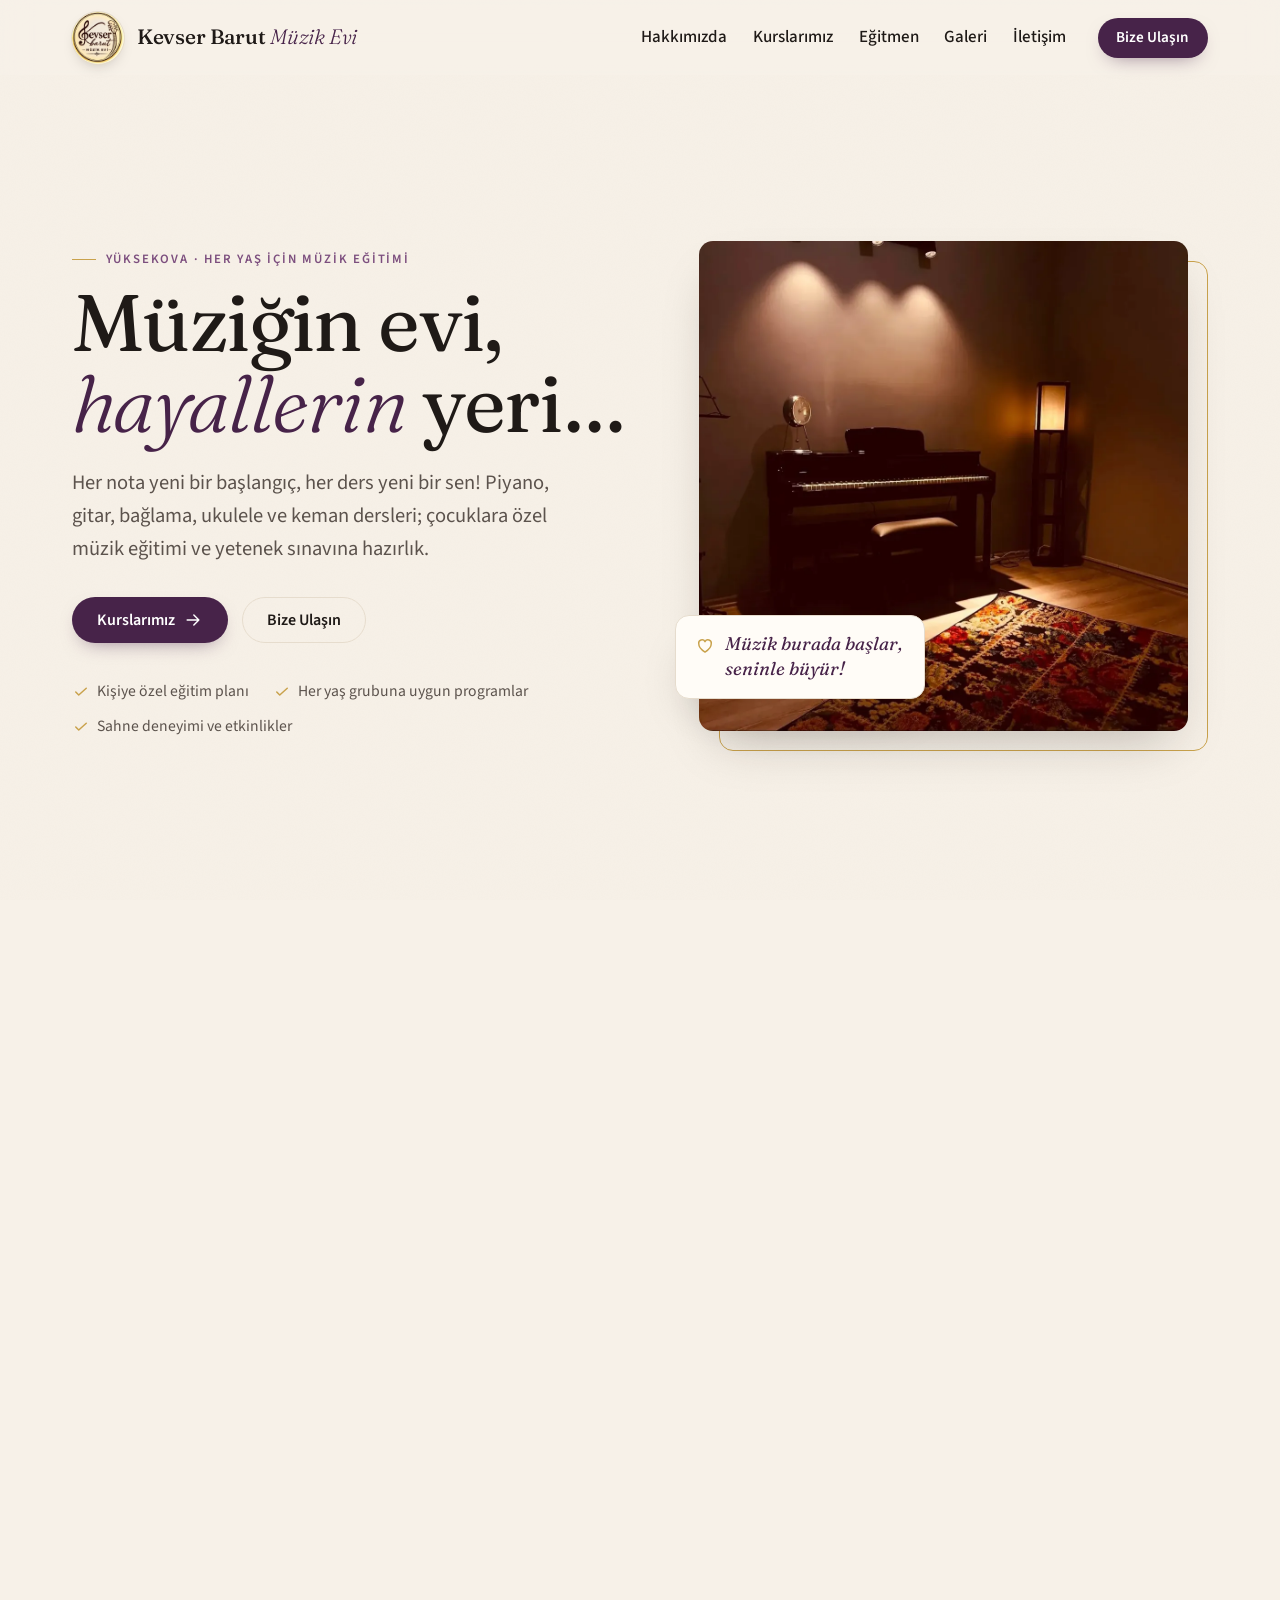
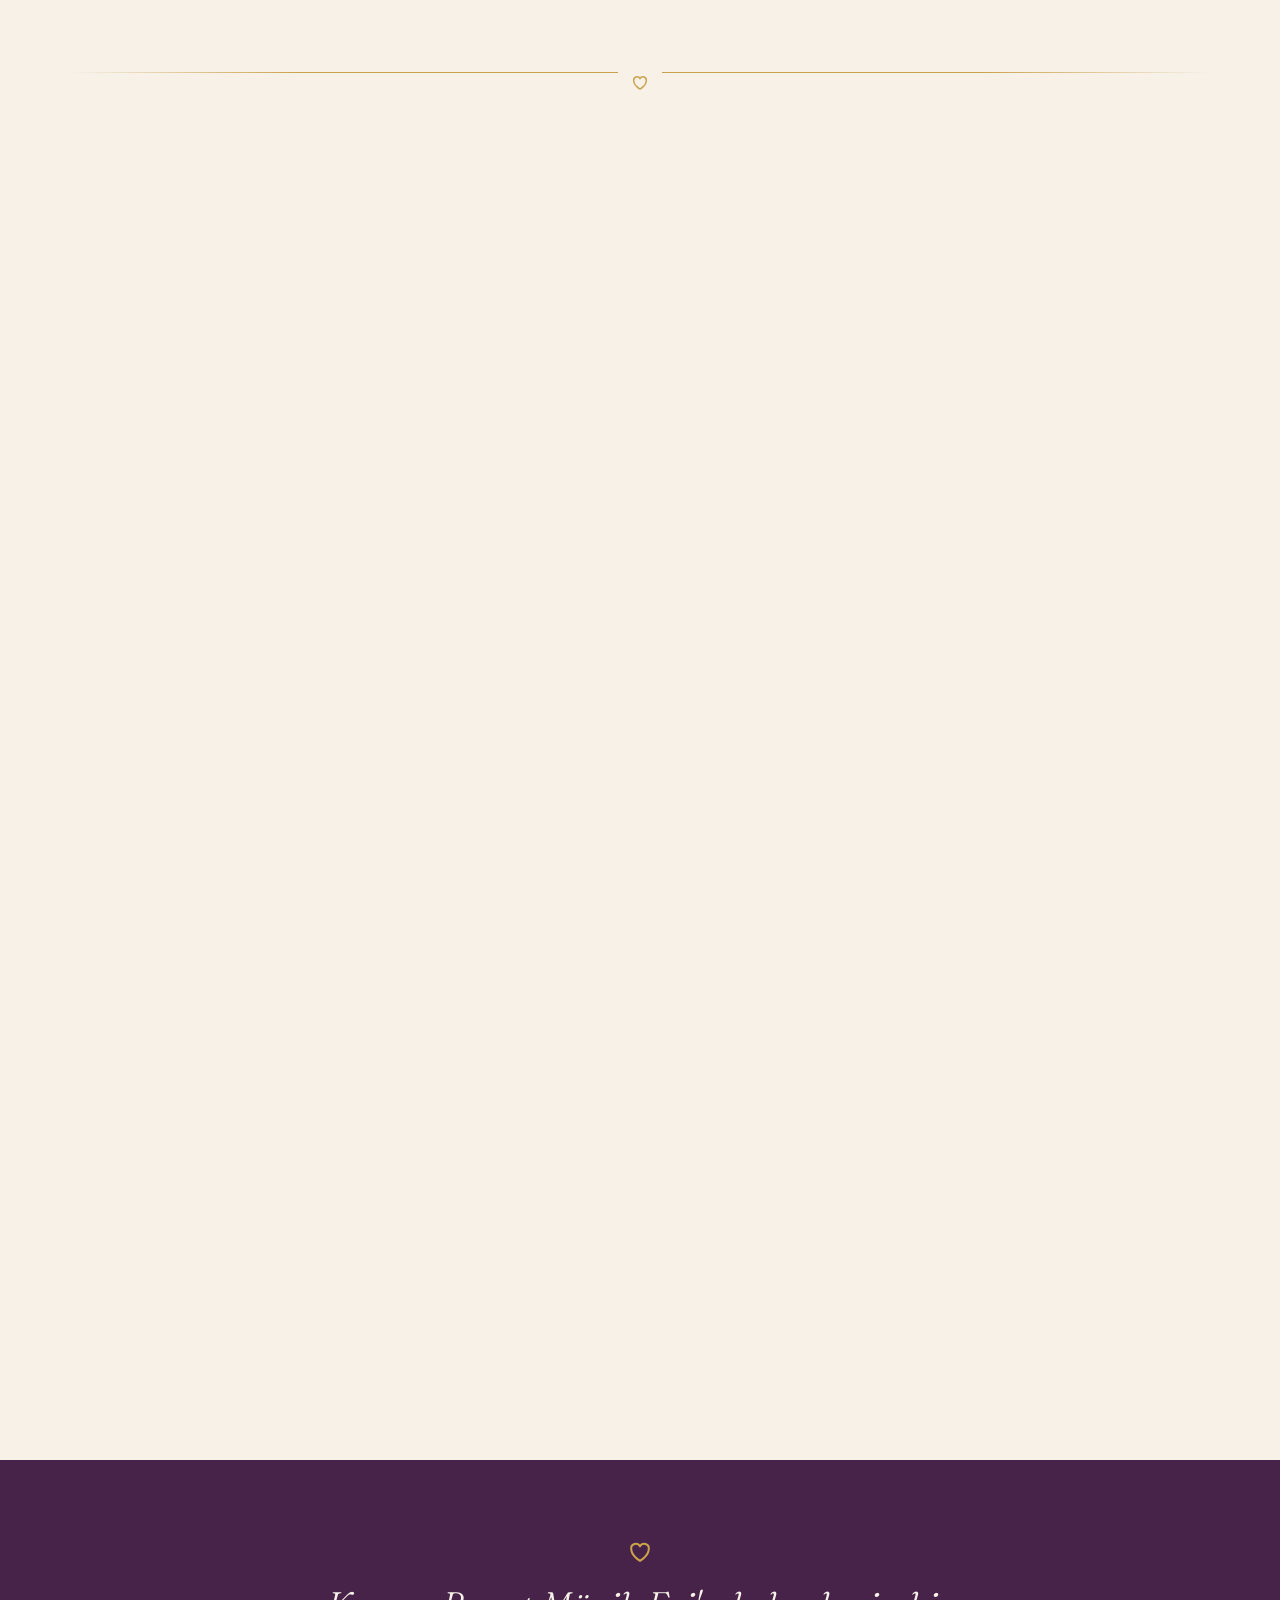
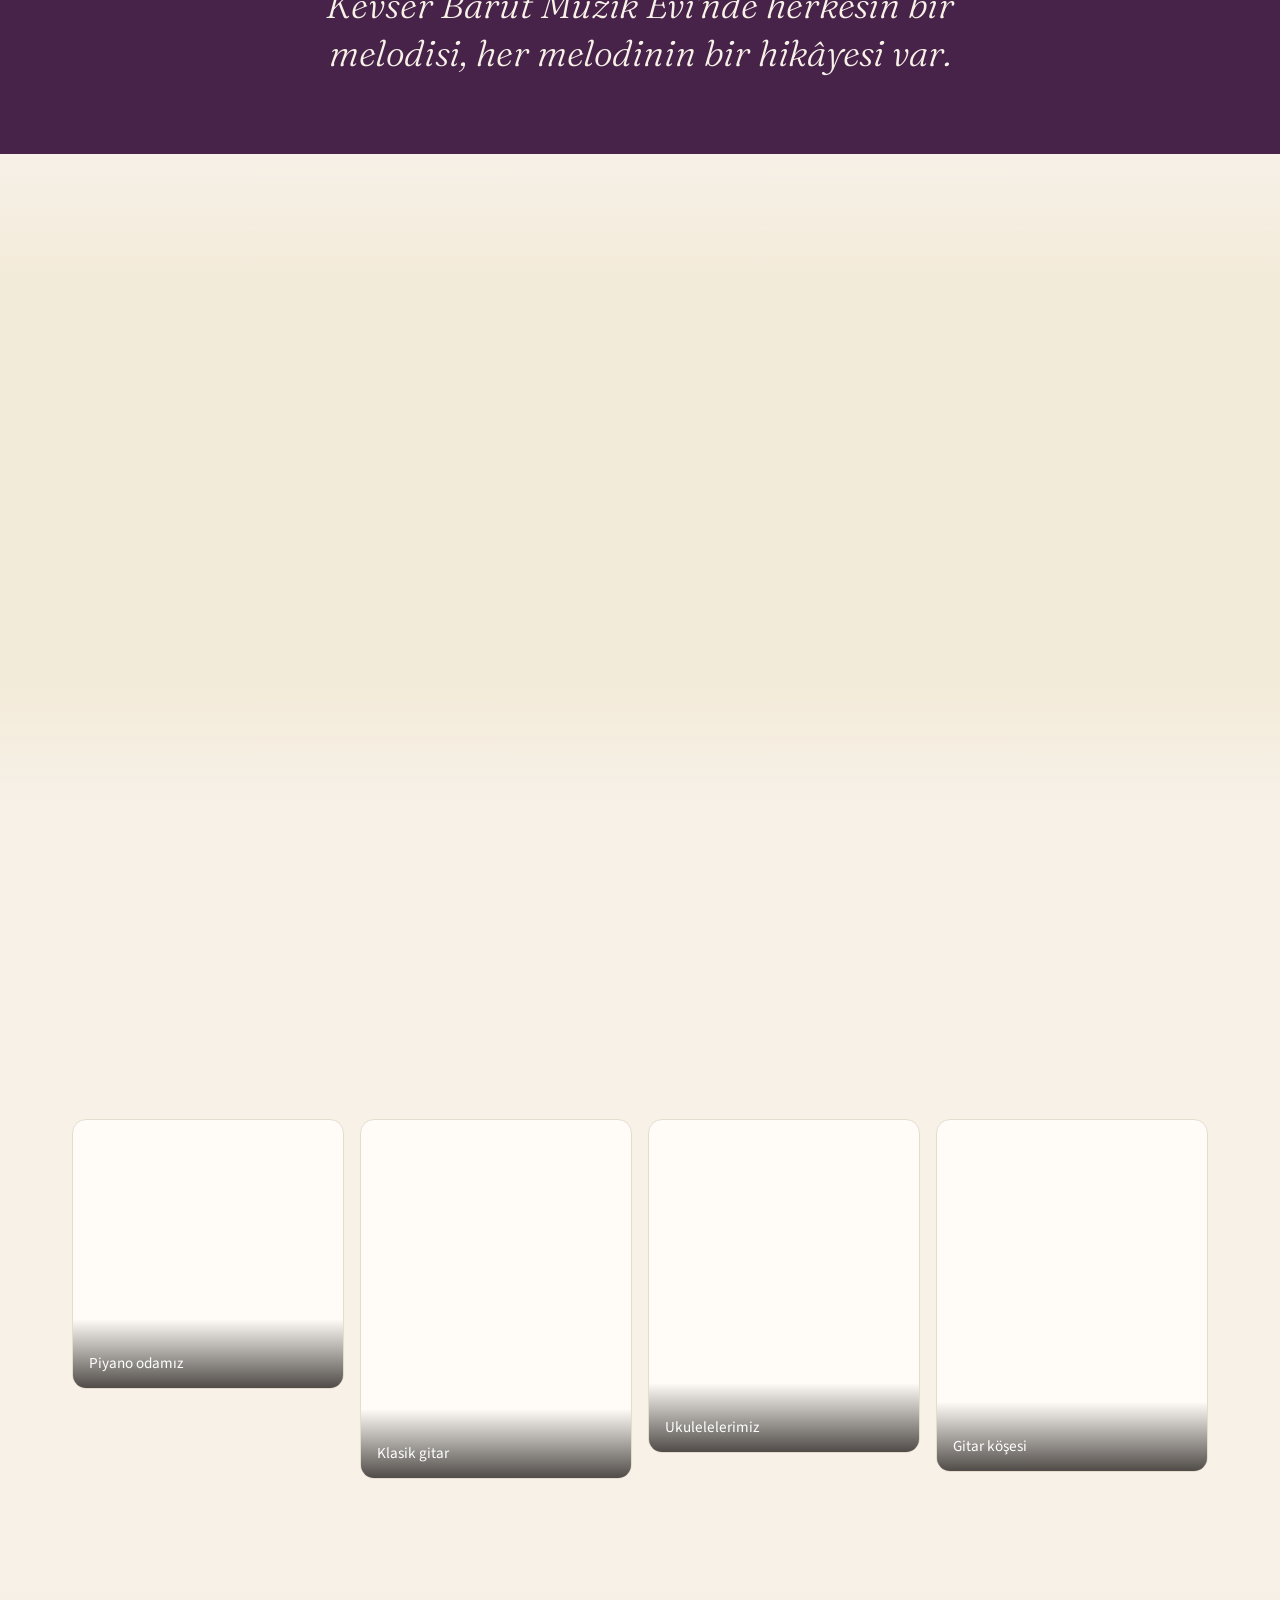
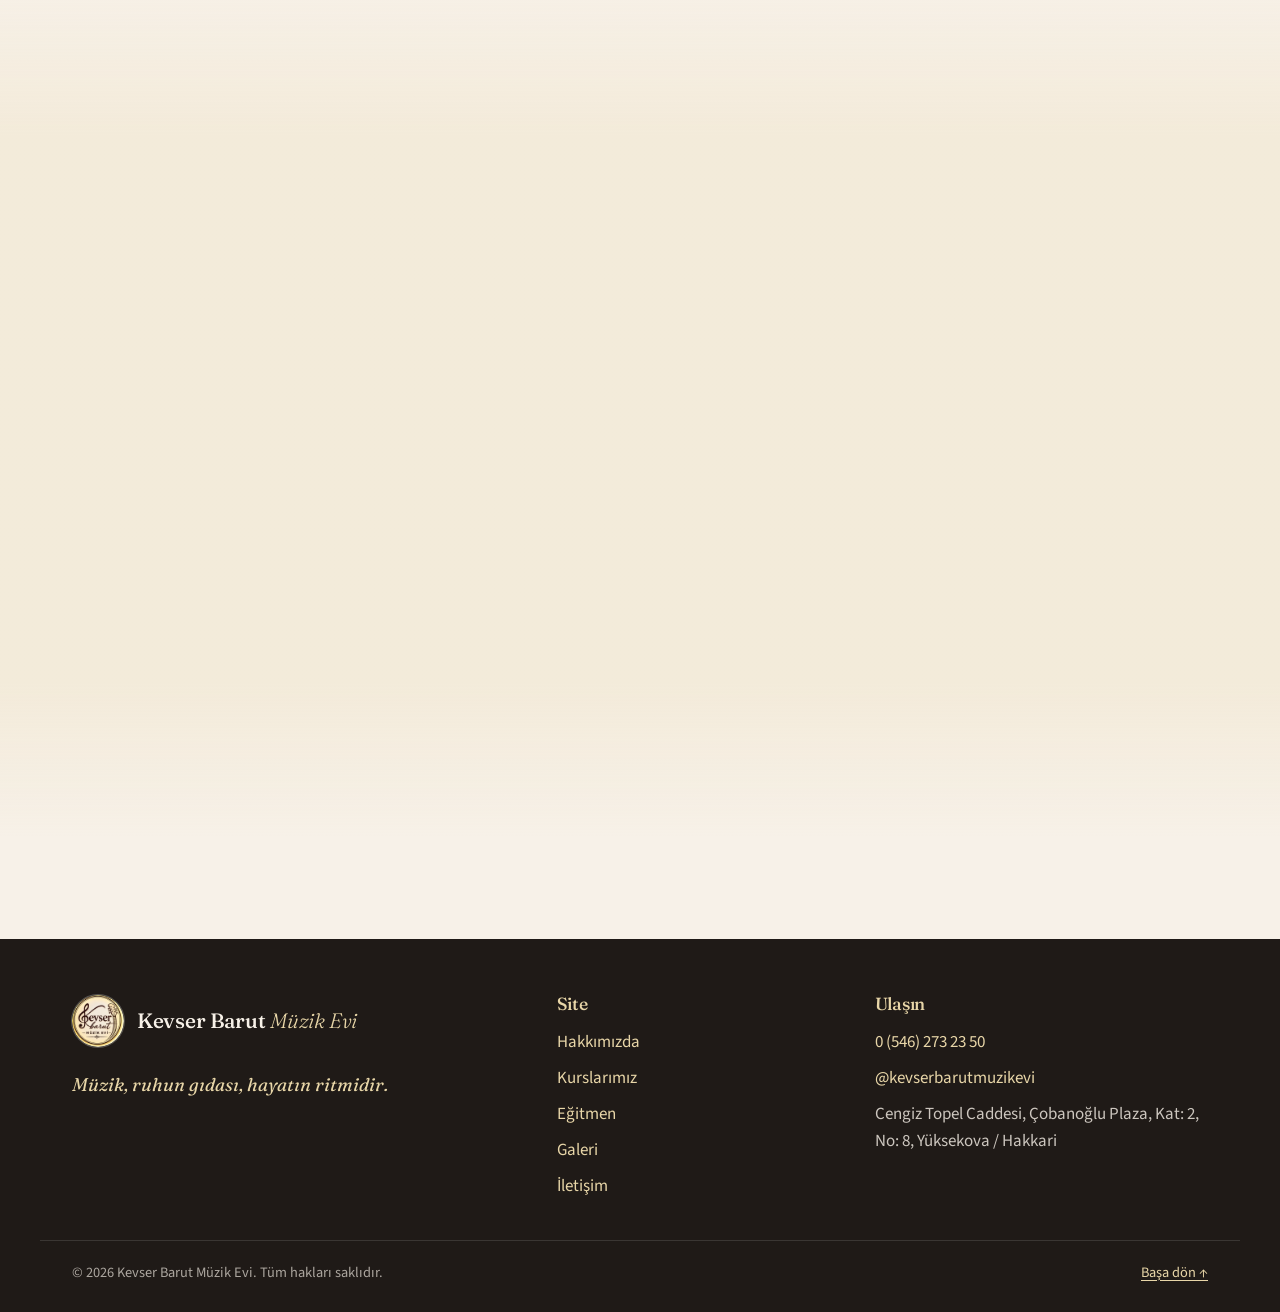
==== index.html @ e729df3a "Yayın 2026-09-12 10:49" ====
<!doctype html>
<html lang="tr">
<head>
  <meta charset="utf-8">
  <meta name="viewport" content="width=device-width, initial-scale=1">
  <meta http-equiv="Content-Security-Policy" content="default-src 'self'; script-src 'self'; style-src 'self'; img-src 'self' data: https://i.ytimg.com https://i.vimeocdn.com; font-src 'self'; connect-src 'self' https://api.web3forms.com; frame-src https://www.youtube-nocookie.com https://player.vimeo.com https://www.google.com/maps https://www.google.com/maps/; form-action 'self' https://api.web3forms.com; base-uri 'none'; object-src 'none'; upgrade-insecure-requests">
  <title>Kevser Barut Müzik Evi — Piyano, Gitar, Bağlama, Ukulele ve Keman Dersleri</title>
  <meta name="description" content="Kevser Barut Müzik Evi: piyano, gitar, bağlama, ukulele ve keman dersleri; çocuklara özel müzik eğitimi, çocuklarla ritim ve yetenek sınavına hazırlık. Yüksekova, Hakkari. Kişiye özel eğitim planı, modern ve ferah eğitim ortamı.">
  <meta name="theme-color" content="#472349">
  <link rel="canonical" href="https://kevserbarutmuzikevi.github.io/">
  <meta property="og:type" content="website">
  <meta property="og:title" content="Kevser Barut Müzik Evi">
  <meta property="og:description" content="Müziğin evi, hayallerin yeri. Piyano, gitar, bağlama, ukulele, keman; çocuklara özel müzik eğitimi ve yetenek sınavına hazırlık.">
  <meta property="og:url" content="https://kevserbarutmuzikevi.github.io/">
  <meta property="og:image" content="https://kevserbarutmuzikevi.github.io/assets/img/og-cover.png">
  <meta property="og:locale" content="tr_TR">
  <link rel="icon" href="favicon.svg" type="image/svg+xml">
  <link rel="icon" href="favicon.ico" sizes="32x32">
  <link rel="apple-touch-icon" href="apple-touch-icon.png">
  <link rel="manifest" href="site.webmanifest">
  <link rel="preload" href="assets/fonts/fraunces-latin-wght-normal.woff2" as="font" type="font/woff2" crossorigin>
  <link rel="preload" href="assets/fonts/source-sans-3-latin-wght-normal.woff2" as="font" type="font/woff2" crossorigin>
  <link rel="stylesheet" href="assets/css/styles.css">
</head>
<body>
  <a class="skip-link" href="#icerik">İçeriğe atla</a>

  <!-- ============================================================
       İKON SPRITE — sayfadaki tüm ikonlar buradan <use> ile çağrılır.
       Yeni ikon eklemek için 24x24 viewBox'lı bir <symbol> ekleyin.
       ============================================================ -->
  <svg hidden aria-hidden="true" xmlns="http://www.w3.org/2000/svg">
    <symbol id="icon-menu" viewBox="0 0 24 24" fill="none" stroke="currentColor" stroke-width="1.75" stroke-linecap="round"><path d="M4 7h16M4 12h16M4 17h16"/></symbol>
    <symbol id="icon-close" viewBox="0 0 24 24" fill="none" stroke="currentColor" stroke-width="1.75" stroke-linecap="round"><path d="M6 6l12 12M18 6L6 18"/></symbol>
    <symbol id="icon-note" viewBox="0 0 24 24" fill="none" stroke="currentColor" stroke-width="1.75" stroke-linecap="round" stroke-linejoin="round"><circle cx="9.5" cy="17" r="3.5"/><path d="M13 17V4c0 3 3.5 3.5 5.5 7"/></symbol>
    <symbol id="icon-notes" viewBox="0 0 24 24" fill="none" stroke="currentColor" stroke-width="1.75" stroke-linecap="round" stroke-linejoin="round"><circle cx="7" cy="17.5" r="2.6"/><circle cx="17" cy="15.5" r="2.6"/><path d="M9.6 17.5V6l10-2.5v12M9.6 10l10-2.5"/></symbol>
    <symbol id="icon-heart" viewBox="0 0 24 24" fill="none" stroke="currentColor" stroke-width="1.75" stroke-linecap="round" stroke-linejoin="round"><path d="M12 20.5s-7.5-4.6-7.5-10A4 4 0 0 1 12 8a4 4 0 0 1 7.5 2.5c0 5.4-7.5 10-7.5 10Z"/></symbol>
    <symbol id="icon-arrow-right" viewBox="0 0 24 24" fill="none" stroke="currentColor" stroke-width="1.75" stroke-linecap="round" stroke-linejoin="round"><path d="M5 12h14M13 6l6 6-6 6"/></symbol>
    <symbol id="icon-chevron-left" viewBox="0 0 24 24" fill="none" stroke="currentColor" stroke-width="2" stroke-linecap="round" stroke-linejoin="round"><path d="M15 5l-7 7 7 7"/></symbol>
    <symbol id="icon-chevron-right" viewBox="0 0 24 24" fill="none" stroke="currentColor" stroke-width="2" stroke-linecap="round" stroke-linejoin="round"><path d="M9 5l7 7-7 7"/></symbol>
    <symbol id="icon-play" viewBox="0 0 24 24"><path d="M8 5.5v13a1 1 0 0 0 1.5.87l11-6.5a1 1 0 0 0 0-1.74l-11-6.5A1 1 0 0 0 8 5.5Z" fill="currentColor"/></symbol>
    <symbol id="icon-check" viewBox="0 0 24 24" fill="none" stroke="currentColor" stroke-width="2" stroke-linecap="round" stroke-linejoin="round"><path d="M5 12l4 4L19 7"/></symbol>
    <symbol id="icon-piano" viewBox="0 0 24 24" fill="none" stroke="currentColor" stroke-width="1.75" stroke-linecap="round" stroke-linejoin="round"><rect x="2" y="5" width="20" height="14" rx="2"/><path d="M7 5v14M12 5v14M17 5v14"/><path d="M7 5v7M12 5v7M17 5v7" stroke-width="3"/></symbol>
    <symbol id="icon-guitar" viewBox="0 0 24 24" fill="none" stroke="currentColor" stroke-width="1.75" stroke-linecap="round" stroke-linejoin="round"><path d="M12 10c-1.3-1.3-3.5-1.5-4.9-.2-1.3 1.2-1.3 3.1-.3 4.4-.3.5-.4 1.1-.4 1.7 0 2.7 2.5 4.9 5.6 4.9s5.6-2.2 5.6-4.9c0-.6-.1-1.2-.4-1.7 1-1.3 1-3.2-.3-4.4-1.4-1.3-3.6-1.1-4.9.2Z"/><path d="M12 10V2M10.5 2h3"/><circle cx="12" cy="15.3" r="1.6"/></symbol>
    <symbol id="icon-baglama" viewBox="0 0 24 24" fill="none" stroke="currentColor" stroke-width="1.75" stroke-linecap="round" stroke-linejoin="round"><path d="M9 22c-2.8 0-5-2.1-5-4.8 0-3.2 2.2-5.7 5-5.7s5 2.5 5 5.7C14 19.9 11.8 22 9 22Z"/><path d="M12.4 13.2 20.5 3M18.6 2.2l3.2 2.4M9 17.4h.01"/></symbol>
    <symbol id="icon-ukulele" viewBox="0 0 24 24" fill="none" stroke="currentColor" stroke-width="1.75" stroke-linecap="round" stroke-linejoin="round"><path d="M12 12.5c-1-1-2.7-1.1-3.7-.2-1 .9-1 2.3-.3 3.3-.2.4-.3.8-.3 1.3 0 2.1 1.9 3.7 4.3 3.7s4.3-1.6 4.3-3.7c0-.5-.1-.9-.3-1.3.7-1 .7-2.4-.3-3.3-1-.9-2.7-.8-3.7.2Z"/><path d="M12 12.5V4M10.3 4h3.4M10.5 6.2h3"/><circle cx="12" cy="16.6" r="1.3"/></symbol>
    <symbol id="icon-violin" viewBox="0 0 24 24" fill="none" stroke="currentColor" stroke-width="1.75" stroke-linecap="round" stroke-linejoin="round"><path d="M12 8c-2.5 0-4 1.6-4 3.4 0 .8-.6 1.3-1.2 1.6C5.7 13.6 5 14.7 5 16.3 5 19.5 8 22 12 22s7-2.5 7-5.7c0-1.6-.7-2.7-1.8-3.3-.6-.3-1.2-.8-1.2-1.6C16 9.6 14.5 8 12 8Z"/><path d="M12 8V2M10.5 2h3M9.5 14.5v3M14.5 14.5v3"/></symbol>
    <symbol id="icon-cap" viewBox="0 0 24 24" fill="none" stroke="currentColor" stroke-width="1.75" stroke-linecap="round" stroke-linejoin="round"><path d="M2.5 9.5 12 5l9.5 4.5L12 14 2.5 9.5Z"/><path d="M6.5 11.5v4.3c0 1.5 2.5 2.9 5.5 2.9s5.5-1.4 5.5-2.9v-4.3M21.5 9.5v5.5"/></symbol>
    <symbol id="icon-maracas" viewBox="0 0 24 24" fill="none" stroke="currentColor" stroke-width="1.75" stroke-linecap="round" stroke-linejoin="round"><circle cx="15.5" cy="8.5" r="4.5"/><path d="m12.3 11.7-7.6 7.6a1.4 1.4 0 0 0 2 2l7.6-7.6M13.5 6.5l3 3"/></symbol>
    <symbol id="icon-clock" viewBox="0 0 24 24" fill="none" stroke="currentColor" stroke-width="1.75" stroke-linecap="round" stroke-linejoin="round"><circle cx="12" cy="12" r="9"/><path d="M12 7v5l3 2"/></symbol>
    <symbol id="icon-map-pin" viewBox="0 0 24 24" fill="none" stroke="currentColor" stroke-width="1.75" stroke-linecap="round" stroke-linejoin="round"><path d="M12 22s7-6.2 7-12a7 7 0 0 0-14 0c0 5.8 7 12 7 12Z"/><circle cx="12" cy="10" r="2.5"/></symbol>
    <symbol id="icon-phone" viewBox="0 0 24 24" fill="none" stroke="currentColor" stroke-width="1.75" stroke-linecap="round" stroke-linejoin="round"><path d="M5 3h4l2 5-2.5 1.5a11 11 0 0 0 6 6L16 13l5 2v4a2 2 0 0 1-2 2A17 17 0 0 1 3 5a2 2 0 0 1 2-2Z"/></symbol>
    <symbol id="icon-whatsapp" viewBox="0 0 24 24" fill="none" stroke="currentColor" stroke-width="1.75" stroke-linecap="round" stroke-linejoin="round"><path d="M4 20l1.3-3.8A8.5 8.5 0 1 1 8.4 19L4 20Z"/><path d="M9.2 8.6c.2-.4.5-.5.8-.5h.5c.2 0 .4.1.5.4l.6 1.5c.1.2 0 .4-.1.6l-.5.6c.4.9 1.1 1.6 2 2l.6-.5c.2-.2.4-.2.6-.1l1.5.7c.2.1.3.3.3.5v.6c0 .5-.4 1-1 1-2.9-.2-5.4-2.6-5.8-5.5-.1-.4 0-.9 0-1.3Z" fill="currentColor" stroke="none"/></symbol>
    <symbol id="icon-instagram" viewBox="0 0 24 24" fill="none" stroke="currentColor" stroke-width="1.75" stroke-linecap="round" stroke-linejoin="round"><rect x="3" y="3" width="18" height="18" rx="5"/><circle cx="12" cy="12" r="4"/><circle cx="17.5" cy="6.5" r="1" fill="currentColor" stroke="none"/></symbol>
  </svg>

  <!-- ============================================================
       ÜST MENÜ
       ============================================================ -->
  <header class="site-header" id="ust">
    <div class="container header__inner">
      <a class="brand" href="#ust" aria-label="Kevser Barut Müzik Evi — sayfa başı">
        <img class="brand__logo" src="assets/img/logo.webp" width="256" height="256" alt="">
        <span class="brand__name">Kevser Barut <em>Müzik Evi</em></span>
      </a>
      <button class="nav-toggle" type="button" aria-expanded="false" aria-controls="ana-menu" aria-label="Menüyü aç">
        <svg width="24" height="24" aria-hidden="true"><use href="#icon-menu"/></svg>
      </button>
      <nav class="nav" id="ana-menu" aria-label="Ana menü">
        <ul class="nav__list">
          <li><a class="nav__link" href="#hakkimizda">Hakkımızda</a></li>
          <li><a class="nav__link" href="#kurslar">Kurslarımız</a></li>
          <li><a class="nav__link" href="#egitmen">Eğitmen</a></li>
          <li><a class="nav__link" href="#galeri">Galeri</a></li>
          <li><a class="nav__link" href="#iletisim">İletişim</a></li>
        </ul>
        <a class="btn btn--primary btn--sm nav__cta" href="#iletisim">Bize Ulaşın</a>
      </nav>
    </div>
  </header>

  <main id="icerik">

    <!-- ============================================================
         HERO — açılış
         ============================================================ -->
    <section class="hero" id="hero" aria-labelledby="hero-baslik">
      <div class="container hero__grid">
        <div class="hero__copy">
          <p class="eyebrow">Yüksekova · Her yaş için müzik eğitimi</p>
          <h1 class="hero__title" id="hero-baslik">Müziğin evi,<br><em>hayallerin</em> yeri…</h1>
          <p class="hero__lead">Her nota yeni bir başlangıç, her ders yeni bir sen! Piyano, gitar, bağlama, ukulele ve keman dersleri; çocuklara özel müzik eğitimi ve yetenek sınavına hazırlık.</p>
          <div class="hero__actions">
            <a class="btn btn--primary" href="#kurslar">Kurslarımız <svg width="20" height="20" aria-hidden="true"><use href="#icon-arrow-right"/></svg></a>
            <a class="btn btn--ghost" href="#iletisim">Bize Ulaşın</a>
          </div>
          <ul class="hero__facts" aria-label="Öne çıkanlar">
            <li><svg width="18" height="18" aria-hidden="true"><use href="#icon-check"/></svg> Kişiye özel eğitim planı</li>
            <li><svg width="18" height="18" aria-hidden="true"><use href="#icon-check"/></svg> Her yaş grubuna uygun programlar</li>
            <li><svg width="18" height="18" aria-hidden="true"><use href="#icon-check"/></svg> Sahne deneyimi ve etkinlikler</li>
          </ul>
        </div>

        <div class="hero__art">
          <figure class="hero__photo">
            <img src="media/photos/piyano-odasi.webp" width="1080" height="1070" alt="Kevser Barut Müzik Evi'nin sıcak ışıklı piyano odası" fetchpriority="high" decoding="async">
            <figcaption class="hero__quote">
              <svg width="20" height="20" aria-hidden="true"><use href="#icon-heart"/></svg>
              Müzik burada başlar, seninle büyür!
            </figcaption>
          </figure>
        </div>
      </div>
    </section>

    <!-- ============================================================
         HAKKIMIZDA / MİSYONUMUZ
         ============================================================ -->
    <section class="section" id="hakkimizda" aria-labelledby="hakkimizda-baslik">
      <div class="container about__grid">
        <div class="about__copy reveal">
          <p class="eyebrow">Misyonumuz</p>
          <h2 class="section__title" id="hakkimizda-baslik">Müziği hayatın bir parçası hâline getirmek</h2>
          <p class="about__mission">Her bireyin kendi müzikal yolculuğunu keşfetmesine rehberlik ediyoruz. Müzik bizim için bir yarış değil; herkesin kendi hızında ilerlediği, keyifle öğrendiği bir yol.</p>
          <h3 class="about__subtitle">Neden bizi tercih etmelisiniz?</h3>
          <ul class="why-list">
            <li><svg width="20" height="20" aria-hidden="true"><use href="#icon-check"/></svg> Alanında uzman, deneyimli eğitmen</li>
            <li><svg width="20" height="20" aria-hidden="true"><use href="#icon-check"/></svg> Kişiye özel eğitim planı</li>
            <li><svg width="20" height="20" aria-hidden="true"><use href="#icon-check"/></svg> Modern ve ferah eğitim ortamı</li>
            <li><svg width="20" height="20" aria-hidden="true"><use href="#icon-check"/></svg> Her yaş grubuna uygun programlar</li>
            <li><svg width="20" height="20" aria-hidden="true"><use href="#icon-check"/></svg> Sahne deneyimi ve etkinlik fırsatları</li>
            <li><svg width="20" height="20" aria-hidden="true"><use href="#icon-check"/></svg> Sertifika ve gelişim takibi</li>
          </ul>
          <a class="btn btn--ghost" href="#egitmen">Eğitmeninizle tanışın</a>
        </div>
        <figure class="about__photo reveal">
          <img src="media/photos/klasik-gitar.webp" width="1080" height="1429" alt="Piyanonun önünde sehpasında duran klasik gitar" loading="lazy" decoding="async">
        </figure>
      </div>
      <div class="container"><div class="divider" aria-hidden="true"><svg width="20" height="20"><use href="#icon-heart"/></svg></div></div>
    </section>

    <!-- ============================================================
         KURSLARIMIZ — kart eklemek/çıkarmak için bir <article> kopyalayın.
         ============================================================ -->
    <section class="section" id="kurslar" aria-labelledby="kurslar-baslik">
      <div class="container">
        <div class="section__head reveal">
          <p class="eyebrow">Kurslarımız</p>
          <h2 class="section__title" id="kurslar-baslik">Her yaş grubuna uygun programlar</h2>
          <p class="section__lead">Temelden ileri seviyeye enstrüman dersleri, çocuklara özel programlar ve yetenek sınavlarına hazırlık. Her öğrenci için kişiye özel eğitim planı, sertifika ve gelişim takibi.</p>
        </div>
        <div class="programs__grid">
          <article class="program-card reveal">
            <div class="program-card__icon"><svg width="28" height="28" aria-hidden="true"><use href="#icon-piano"/></svg></div>
            <h3 class="program-card__title">Piyano</h3>
            <p class="program-card__text">Temelden ileri seviyeye piyano eğitimi.</p>
            <ul class="program-card__meta"><li><span class="tag">Temel → İleri</span></li><li><span class="tag">Her yaş</span></li></ul>
          </article>
          <article class="program-card reveal">
            <div class="program-card__icon"><svg width="28" height="28" aria-hidden="true"><use href="#icon-guitar"/></svg></div>
            <h3 class="program-card__title">Gitar</h3>
            <p class="program-card__text">Klasik, akustik ve elektro gitar eğitimi.</p>
            <ul class="program-card__meta"><li><span class="tag">Klasik</span></li><li><span class="tag">Akustik</span></li><li><span class="tag">Elektro</span></li></ul>
          </article>
          <article class="program-card reveal">
            <div class="program-card__icon"><svg width="28" height="28" aria-hidden="true"><use href="#icon-baglama"/></svg></div>
            <h3 class="program-card__title">Bağlama</h3>
            <p class="program-card__text">Türk müziği geleneğimizin en güzel tınısıyla tanışın.</p>
            <ul class="program-card__meta"><li><span class="tag">Türk müziği</span></li><li><span class="tag">Her yaş</span></li></ul>
          </article>
          <article class="program-card reveal">
            <div class="program-card__icon"><svg width="28" height="28" aria-hidden="true"><use href="#icon-ukulele"/></svg></div>
            <h3 class="program-card__title">Ukulele</h3>
            <p class="program-card__text">Eğlenceli, pratik ve keyifli ukulele eğitimi.</p>
            <ul class="program-card__meta"><li><span class="tag">Başlangıç için ideal</span></li><li><span class="tag">Her yaş</span></li></ul>
          </article>
          <article class="program-card reveal">
            <div class="program-card__icon"><svg width="28" height="28" aria-hidden="true"><use href="#icon-cap"/></svg></div>
            <h3 class="program-card__title">Yetenek Sınavına Hazırlık</h3>
            <p class="program-card__text">Konservatuvar ve güzel sanatlar lisesi yetenek sınavlarına profesyonel hazırlık.</p>
            <ul class="program-card__meta"><li><span class="tag">Konservatuvar</span></li><li><span class="tag">Güzel Sanatlar Lisesi</span></li></ul>
          </article>
          <article class="program-card reveal">
            <div class="program-card__icon"><svg width="28" height="28" aria-hidden="true"><use href="#icon-maracas"/></svg></div>
            <h3 class="program-card__title">Çocuklarla Ritim</h3>
            <p class="program-card__text">Ritim duygusunu geliştirir, müziği eğlenceli hâle getirir.</p>
            <ul class="program-card__meta"><li><span class="tag">Çocuklar</span></li><li><span class="tag">Grup</span></li></ul>
          </article>
          <article class="program-card reveal">
            <div class="program-card__icon"><svg width="28" height="28" aria-hidden="true"><use href="#icon-notes"/></svg></div>
            <h3 class="program-card__title">Çocuklara Özel Müzik Eğitimi</h3>
            <p class="program-card__text">Yaşa uygun, oyun temelli müzik eğitimi.</p>
            <ul class="program-card__meta"><li><span class="tag">Çocuklar</span></li><li><span class="tag">Oyun temelli</span></li></ul>
          </article>
          <article class="program-card reveal">
            <div class="program-card__icon"><svg width="28" height="28" aria-hidden="true"><use href="#icon-violin"/></svg></div>
            <h3 class="program-card__title">Keman</h3>
            <p class="program-card__text">Temelden ileri seviyeye keman eğitimi.</p>
            <ul class="program-card__meta"><li><span class="tag">Temel → İleri</span></li><li><span class="tag">Her yaş</span></li></ul>
          </article>
        </div>
        <p class="programs__note reveal">Hangi kursun size uygun olduğundan emin değil misiniz? <a href="#iletisim">Bize yazın</a>, birlikte karar verelim.</p>
      </div>
    </section>

    <!-- ============================================================
         ALINTI BANDI
         ============================================================ -->
    <section class="quote-band" aria-label="Slogan">
      <div class="container">
        <svg width="28" height="28" aria-hidden="true"><use href="#icon-heart"/></svg>
        <blockquote>Kevser Barut Müzik Evi'nde herkesin bir melodisi, her melodinin bir hikâyesi var.</blockquote>
      </div>
    </section>

    <!-- ============================================================
         EĞİTMEN — fotoğraf için assets/img/egitmen-kevser-barut.svg yerine
         media/photos/… yolunu yazın (600×750 / 4:5 oranı önerilir).
         ============================================================ -->
    <section class="section section--tinted" id="egitmen" aria-labelledby="egitmen-baslik">
      <div class="container instructor">
        <img class="instructor__photo reveal" src="assets/img/egitmen-kevser-barut.svg" width="600" height="750" alt="Kevser Barut — kurucu ve eğitmen" loading="lazy" decoding="async">
        <div class="instructor__copy reveal">
          <p class="eyebrow">Eğitmen</p>
          <h2 class="section__title instructor__name" id="egitmen-baslik">Kevser Barut</h2>
          <p class="instructor__role">Kurucu &amp; Eğitmen</p>
          <p>Kevser Barut Müzik Evi'nin kurucusu. Her öğrenci için kişiye özel bir eğitim planı hazırlar; dersleri modern ve ferah bir ortamda, sahne deneyimi ve etkinlik fırsatlarıyla destekler. Gelişimi sertifika ve düzenli takiple belgelendirir.</p>
          <p class="instructor__quote">"Her nota yeni bir başlangıç, her ders yeni bir sen!"</p>
          <a class="btn btn--primary" href="#iletisim">Bize Ulaşın</a>
        </div>
      </div>
    </section>

    <!-- ============================================================
         GALERİ — içerik media/gallery.json dosyasından gelir.
         ============================================================ -->
    <section class="section" id="galeri" aria-labelledby="galeri-baslik">
      <div class="container">
        <div class="section__head reveal">
          <p class="eyebrow">Galeri</p>
          <h2 class="section__title" id="galeri-baslik">Müzik evinden kareler</h2>
          <p class="section__lead">Modern ve ferah eğitim ortamımız, enstrümanlarımız ve derslerimizden fotoğraflar.</p>
        </div>
        <div class="gallery__featured" hidden></div>
        <div class="gallery__grid"></div>
        <p class="gallery__error" hidden>Galeri şu anda görüntülenemiyor.</p>
        <noscript><p class="gallery__error">Galeriyi görmek için tarayıcınızda JavaScript'i etkinleştirin.</p></noscript>
      </div>
    </section>

    <!-- ============================================================
         İLETİŞİM & KONUM — (form şimdilik kapalı; aşağıdaki yorum bloğuna bakın)
         ============================================================ -->
    <section class="section section--tinted" id="iletisim" aria-labelledby="iletisim-baslik">
      <div class="container contact__grid">
        <div class="contact__info reveal">
          <p class="eyebrow">Bize ulaşın</p>
          <h2 class="section__title" id="iletisim-baslik">Birlikte başlayalım</h2>
          <p class="section__lead">Hangi enstrümanla başlamak istediğinizi yazın ya da arayın; en kısa sürede dönüş yapalım.</p>
          <ul class="contact-links">
            <li><a class="contact-link" href="tel:+905462732350"><svg width="22" height="22" aria-hidden="true"><use href="#icon-phone"/></svg><span><span class="contact-link__label">Telefon</span>0 (546) 273 23 50</span></a></li>
            <li><a class="contact-link" href="https://wa.me/905462732350" target="_blank" rel="noopener noreferrer"><svg width="22" height="22" aria-hidden="true"><use href="#icon-whatsapp"/></svg><span><span class="contact-link__label">WhatsApp</span>0 (546) 273 23 50</span></a></li>
            <li><a class="contact-link" href="https://www.instagram.com/kevserbarutmuzikevi" target="_blank" rel="noopener noreferrer"><svg width="22" height="22" aria-hidden="true"><use href="#icon-instagram"/></svg><span><span class="contact-link__label">Instagram</span>@kevserbarutmuzikevi</span></a></li>
          </ul>
          <address class="address">
            <svg width="20" height="20" aria-hidden="true"><use href="#icon-map-pin"/></svg>
            <span>Cengiz Topel Caddesi, Çobanoğlu Plaza<br>Kat: 2, No: 8 · Yüksekova / Hakkari</span>
          </address>
          <p class="location__note"><svg width="18" height="18" aria-hidden="true"><use href="#icon-clock"/></svg> Ders saatleri kişiye özel planlanır; arayarak ya da WhatsApp'tan yazarak randevu alabilirsiniz.</p>
          <a class="btn btn--ghost" href="https://www.google.com/maps/dir/?api=1&amp;destination=%C3%87obano%C4%9Flu+Plaza%2C+Cengiz+Topel+Caddesi%2C+Y%C3%BCksekova%2C+Hakkari" target="_blank" rel="noopener noreferrer">Yol tarifi al</a>
        </div>

        <!-- ============================================================
             İLETİŞİM FORMU — ŞİMDİLİK KAPALI.
             Açmak için: (1) bu bloğu saran yorum işaretlerini (başındaki açma ve sonundaki kapama satırı) silin,
             (2) WEB3FORMS_ACCESS_KEY_BURAYA yerine web3forms.com anahtarınızı yazın,
             (3) form kişisel veri topladığı için drafts/gizlilik.html sayfasını site/ içine geri alıp
                 formdaki 'aydınlatma metni' linkini ve alt bilgi linkini yeniden ekleyin (README).
             Form açılınca haritayı bu bloğun altına, tam genişlikte taşıyabilirsiniz.
             ============================================================
        <form class="form reveal" action="https://api.web3forms.com/submit" method="POST">
          <input type="hidden" name="access_key" value="WEB3FORMS_ACCESS_KEY_BURAYA">
          <input type="hidden" name="subject" value="Web sitesinden yeni mesaj — Kevser Barut Müzik Evi">
          <input type="hidden" name="from_name" value="Kevser Barut Müzik Evi Web Sitesi">
          <input type="checkbox" name="botcheck" class="hp" tabindex="-1" autocomplete="off" aria-hidden="true">
          <div class="form__row">
            <div class="field">
              <label class="field__label" for="f-name">Ad Soyad</label>
              <input class="field__input" id="f-name" name="name" type="text" required maxlength="80" autocomplete="name">
            </div>
            <div class="field">
              <label class="field__label" for="f-phone">Telefon <span class="field__opt">(isteğe bağlı)</span></label>
              <input class="field__input" id="f-phone" name="phone" type="tel" maxlength="20" autocomplete="tel" inputmode="tel">
            </div>
          </div>
          <div class="field">
            <label class="field__label" for="f-email">E-posta</label>
            <input class="field__input" id="f-email" name="email" type="email" required maxlength="120" autocomplete="email">
          </div>
          <div class="field">
            <label class="field__label" for="f-program">İlgilendiğiniz kurs</label>
            <select class="field__input" id="f-program" name="program">
              <option value="">Seçiniz</option>
              <option>Piyano</option>
              <option>Gitar</option>
              <option>Bağlama</option>
              <option>Ukulele</option>
              <option>Keman</option>
              <option>Yetenek Sınavına Hazırlık</option>
              <option>Çocuklarla Ritim</option>
              <option>Çocuklara Özel Müzik Eğitimi</option>
              <option>Diğer</option>
            </select>
          </div>
          <div class="field">
            <label class="field__label" for="f-message">Mesajınız</label>
            <textarea class="field__input" id="f-message" name="message" rows="5" required maxlength="2000"></textarea>
          </div>
          <div class="field field--check">
            <input id="f-kvkk" type="checkbox" name="kvkk" value="onayliyorum" required>
            <label for="f-kvkk">Kişisel verilerimin <a href="gizlilik.html">aydınlatma metni</a> kapsamında işlenmesini kabul ediyorum.</label>
          </div>
          <button class="btn btn--primary form__submit" type="submit">Gönder</button>
          <p class="form__status" role="status" aria-live="polite"></p>
          <p class="form__note">Formu kullanmak istemezseniz telefon veya WhatsApp üzerinden de ulaşabilirsiniz.</p>
        </form>
        -->
        <div class="map-facade reveal" data-embed="map" data-map-q="Çobanoğlu Plaza, Cengiz Topel Caddesi, Yüksekova, Hakkari">
          <img src="assets/img/harita-yer-tutucu.svg" width="800" height="600" alt="" loading="lazy">
          <div class="map-facade__overlay">
            <button type="button" class="btn btn--primary">Haritayı yükle</button>
            <p class="map-facade__note">Harita Google Haritalar tarafından sağlanır; yüklendiğinde Google'a bağlanılır.</p>
          </div>
        </div>
      </div>
    </section>
  </main>

  <!-- ============================================================
       ALT BİLGİ
       ============================================================ -->
  <footer class="site-footer">
    <div class="container footer__grid">
      <div class="footer__brand">
        <a class="brand brand--light" href="#ust" aria-label="Kevser Barut Müzik Evi — sayfa başı">
          <img class="brand__logo" src="assets/img/logo.webp" width="256" height="256" alt="">
          <span class="brand__name">Kevser Barut <em>Müzik Evi</em></span>
        </a>
        <p class="footer__motto">Müzik, ruhun gıdası, hayatın ritmidir.</p>
      </div>
      <nav class="footer__links" aria-label="Alt bilgi menüsü">
        <h2 class="footer__heading">Site</h2>
        <ul>
          <li><a href="#hakkimizda">Hakkımızda</a></li>
          <li><a href="#kurslar">Kurslarımız</a></li>
          <li><a href="#egitmen">Eğitmen</a></li>
          <li><a href="#galeri">Galeri</a></li>
          <li><a href="#iletisim">İletişim</a></li>
        </ul>
      </nav>
      <div class="footer__links">
        <h2 class="footer__heading">Ulaşın</h2>
        <ul>
          <li><a href="tel:+905462732350">0 (546) 273 23 50</a></li>
          <li><a href="https://www.instagram.com/kevserbarutmuzikevi" target="_blank" rel="noopener noreferrer">@kevserbarutmuzikevi</a></li>
          <li>Cengiz Topel Caddesi, Çobanoğlu Plaza, Kat: 2, No: 8, Yüksekova / Hakkari</li>
        </ul>
      </div>
    </div>
    <div class="container footer__bottom">
      <span>© 2026 Kevser Barut Müzik Evi. Tüm hakları saklıdır.</span>
      <a href="#ust">Başa dön ↑</a>
    </div>
  </footer>

  <!-- Galeri büyütme penceresi (JS doldurur) -->
  <dialog class="lightbox" id="lightbox" aria-label="Galeri görüntüleyici">
    <button class="lightbox__btn lightbox__close" type="button" aria-label="Kapat"><svg width="24" height="24" aria-hidden="true"><use href="#icon-close"/></svg></button>
    <button class="lightbox__btn lightbox__prev" type="button" aria-label="Önceki"><svg width="24" height="24" aria-hidden="true"><use href="#icon-chevron-left"/></svg></button>
    <button class="lightbox__btn lightbox__next" type="button" aria-label="Sonraki"><svg width="24" height="24" aria-hidden="true"><use href="#icon-chevron-right"/></svg></button>
    <div class="lightbox__stage"></div>
    <p class="lightbox__caption"></p>
    <p class="lightbox__count"></p>
  </dialog>

  <script type="module" src="assets/js/main.js"></script>
</body>
</html>
---- assets/css/styles.css ----
/* ============================================================
   Kevser Barut Müzik Evi — stiller
   Renkleri değiştirmek için yalnızca :root içindeki tokenları düzenleyin.
   Dosya düzeni: tokenlar → fontlar → reset → yardımcılar → header → hero →
   bölümler → galeri/lightbox → konum → iletişim → footer → yardımcı sayfalar
   → duyarlı kurallar → hareket azaltma.
   ============================================================ */

:root {
  --cream: #F7F1E8;
  --paper: #FFFCF7;
  --line: #E6DCCD;
  --ink: #1F1A17;
  --ink-soft: #5C534D;
  --brand: #472349;        /* koyu erik — logo/broşür rengi */
  --brand-deep: #2F1632;
  --brand-soft: #7C4E7E;   /* açık erik — ikincil vurgular */
  --gold: #C9A24C;
  --gold-soft: #E8D6A8;
  --error: #8A1C1C;

  --font-display: 'Fraunces', Georgia, 'Times New Roman', serif;
  --font-body: 'Source Sans 3', 'Segoe UI', system-ui, -apple-system, sans-serif;

  --radius: 14px;
  --radius-sm: 8px;
  --shadow: 0 10px 30px -12px rgba(31, 26, 23, .18);
  --shadow-lg: 0 24px 50px -20px rgba(31, 26, 23, .28);
  --container: 1200px;
  --gutter: clamp(1rem, 4vw, 2rem);
  --section-y: clamp(4rem, 8vw, 7rem);
  --header-h: 76px;
  --ease: cubic-bezier(.2, .7, .2, 1);
}

/* ---------- Fontlar (self-hosted, latin + latin-ext) ---------- */
@font-face {
  font-family: 'Fraunces'; font-style: normal; font-weight: 100 900; font-display: swap;
  src: url('../fonts/fraunces-latin-wght-normal.woff2') format('woff2');
  unicode-range: U+0000-00FF, U+0131, U+0152-0153, U+02BB-02BC, U+02C6, U+02DA, U+02DC, U+0304, U+0308, U+0329, U+2000-206F, U+20AC, U+2122, U+2191, U+2193, U+2212, U+2215, U+FEFF, U+FFFD;
}
@font-face {
  font-family: 'Fraunces'; font-style: normal; font-weight: 100 900; font-display: swap;
  src: url('../fonts/fraunces-latin-ext-wght-normal.woff2') format('woff2');
  unicode-range: U+0100-02BA, U+02BD-02C5, U+02C7-02CC, U+02CE-02D7, U+02DD-02FF, U+0304, U+0308, U+0329, U+1D00-1DBF, U+1E00-1E9F, U+1EF2-1EFF, U+2020, U+20A0-20AB, U+20AD-20C0, U+2113, U+2C60-2C7F, U+A720-A7FF;
}
@font-face {
  font-family: 'Fraunces'; font-style: italic; font-weight: 100 900; font-display: swap;
  src: url('../fonts/fraunces-latin-wght-italic.woff2') format('woff2');
  unicode-range: U+0000-00FF, U+0131, U+0152-0153, U+02BB-02BC, U+02C6, U+02DA, U+02DC, U+0304, U+0308, U+0329, U+2000-206F, U+20AC, U+2122, U+2191, U+2193, U+2212, U+2215, U+FEFF, U+FFFD;
}
@font-face {
  font-family: 'Fraunces'; font-style: italic; font-weight: 100 900; font-display: swap;
  src: url('../fonts/fraunces-latin-ext-wght-italic.woff2') format('woff2');
  unicode-range: U+0100-02BA, U+02BD-02C5, U+02C7-02CC, U+02CE-02D7, U+02DD-02FF, U+0304, U+0308, U+0329, U+1D00-1DBF, U+1E00-1E9F, U+1EF2-1EFF, U+2020, U+20A0-20AB, U+20AD-20C0, U+2113, U+2C60-2C7F, U+A720-A7FF;
}
@font-face {
  font-family: 'Source Sans 3'; font-style: normal; font-weight: 200 900; font-display: swap;
  src: url('../fonts/source-sans-3-latin-wght-normal.woff2') format('woff2');
  unicode-range: U+0000-00FF, U+0131, U+0152-0153, U+02BB-02BC, U+02C6, U+02DA, U+02DC, U+0304, U+0308, U+0329, U+2000-206F, U+20AC, U+2122, U+2191, U+2193, U+2212, U+2215, U+FEFF, U+FFFD;
}
@font-face {
  font-family: 'Source Sans 3'; font-style: normal; font-weight: 200 900; font-display: swap;
  src: url('../fonts/source-sans-3-latin-ext-wght-normal.woff2') format('woff2');
  unicode-range: U+0100-02BA, U+02BD-02C5, U+02C7-02CC, U+02CE-02D7, U+02DD-02FF, U+0304, U+0308, U+0329, U+1D00-1DBF, U+1E00-1E9F, U+1EF2-1EFF, U+2020, U+20A0-20AB, U+20AD-20C0, U+2113, U+2C60-2C7F, U+A720-A7FF;
}

/* ---------- Reset & temel ---------- */
*, *::before, *::after { box-sizing: border-box; }
html {
  scroll-behavior: smooth;
  scroll-padding-top: calc(var(--header-h) + 1rem);
  -webkit-text-size-adjust: 100%;
}
body {
  margin: 0;
  background: var(--cream);
  color: var(--ink);
  font: 400 1.0625rem/1.6 var(--font-body);
  -webkit-font-smoothing: antialiased;
  position: relative;
}
/* Hafif kâğıt dokusu */
body::before {
  content: "";
  position: fixed;
  inset: 0;
  pointer-events: none;
  z-index: 0;
  opacity: .5;
  mix-blend-mode: multiply;
  background-image: url("data:image/svg+xml,%3Csvg xmlns='http://www.w3.org/2000/svg' width='240' height='240'%3E%3Cfilter id='n'%3E%3CfeTurbulence type='fractalNoise' baseFrequency='.85' numOctaves='2' stitchTiles='stitch'/%3E%3CfeColorMatrix values='0 0 0 0 0.35 0 0 0 0 0.28 0 0 0 0 0.22 0 0 0 0.05 0'/%3E%3C/filter%3E%3Crect width='100%25' height='100%25' filter='url%28%23n%29'/%3E%3C/svg%3E");
}
body > * { position: relative; z-index: 1; }
img, svg, video, iframe { max-width: 100%; display: block; }
img { height: auto; }
[hidden] { display: none !important; }
h1, h2, h3, h4 {
  font-family: var(--font-display);
  font-weight: 500;
  line-height: 1.12;
  letter-spacing: -.012em;
  margin: 0;
  text-wrap: balance;
}
p { margin: 0 0 1rem; }
p:last-child { margin-bottom: 0; }
a { color: var(--brand); text-underline-offset: .18em; text-decoration-thickness: 1px; }
a:hover { color: var(--brand-deep); }
strong { font-weight: 600; }
:focus-visible { outline: 3px solid var(--brand); outline-offset: 3px; border-radius: 2px; }
::selection { background: var(--gold-soft); color: var(--ink); }
button { font: inherit; color: inherit; }

/* ---------- Yardımcılar ---------- */
.visually-hidden {
  position: absolute !important; width: 1px; height: 1px; padding: 0; margin: -1px;
  overflow: hidden; clip: rect(0 0 0 0); white-space: nowrap; border: 0;
}
.skip-link {
  position: absolute; top: -100px; left: 1rem; z-index: 100;
  background: var(--brand); color: #fff; padding: .6rem 1rem; border-radius: var(--radius-sm);
  text-decoration: none; font-weight: 600;
}
.skip-link:focus { top: .75rem; }
.container { max-width: var(--container); margin-inline: auto; padding-inline: var(--gutter); }

.eyebrow {
  font: 600 .8rem/1 var(--font-body);
  letter-spacing: .14em;
  text-transform: uppercase;
  color: var(--brand-soft);
  margin: 0 0 1rem;
  display: flex; align-items: center; gap: .6rem;
}
.eyebrow::before { content: ""; width: 1.5rem; height: 1px; background: var(--gold); flex: none; }

.btn {
  display: inline-flex; align-items: center; justify-content: center; gap: .5rem;
  min-height: 46px; padding: .75rem 1.5rem;
  border-radius: 999px; border: 1px solid transparent;
  font-weight: 600; font-size: 1rem; line-height: 1.2;
  text-decoration: none; cursor: pointer;
  transition: transform .25s var(--ease), background-color .25s, border-color .25s, box-shadow .25s, color .25s;
}
.btn svg { transition: transform .25s var(--ease); }
.btn:hover svg { transform: translateX(3px); }
.btn--primary { background: var(--brand); color: #fff; box-shadow: 0 8px 20px -10px rgba(71, 35, 73, .6); }
.btn--primary:hover { background: var(--brand-deep); color: #fff; transform: translateY(-1px); box-shadow: 0 12px 24px -10px rgba(71, 35, 73, .65); }
.btn--ghost { background: transparent; color: var(--ink); border-color: var(--line); }
.btn--ghost:hover { border-color: var(--gold); color: var(--brand); background: var(--paper); }
.btn--sm { min-height: 40px; padding: .5rem 1.1rem; font-size: .95rem; }
.btn:disabled { opacity: .6; cursor: progress; transform: none; }

.section { padding-block: var(--section-y); }
.section--tinted {
  background: linear-gradient(180deg, transparent 0%, rgba(232, 214, 168, .22) 18%, rgba(232, 214, 168, .22) 82%, transparent 100%);
}
.section__head { max-width: 64ch; margin-bottom: clamp(2rem, 4vw, 3.5rem); }
.section__title { font-size: clamp(2rem, 4vw, 3rem); margin-bottom: 1rem; }
.section__lead { color: var(--ink-soft); font-size: 1.15rem; }

.divider {
  display: grid; place-items: center; height: 1px; margin-top: var(--section-y);
  background: linear-gradient(90deg, transparent, var(--gold) 20%, var(--gold) 80%, transparent);
}
.divider svg { background: var(--cream); padding: 0 .75rem; box-sizing: content-box; color: var(--gold); }

/* ---------- Header ---------- */
.site-header {
  position: sticky; top: 0; z-index: 50;
  height: var(--header-h);
  border-bottom: 1px solid transparent;
  transition: border-color .3s, box-shadow .3s;
}
/* Bulanık arka plan ayrı bir katmanda: backdrop-filter doğrudan header'da olsaydı
   mobil menünün (position: fixed) kapsayıcısı header olurdu. */
.site-header::before {
  content: ""; position: absolute; inset: 0; z-index: -1;
  background: rgba(247, 241, 232, .82);
  backdrop-filter: blur(14px); -webkit-backdrop-filter: blur(14px);
}
.site-header.is-scrolled { border-color: var(--line); box-shadow: 0 8px 24px -18px rgba(31, 26, 23, .35); }
.header__inner { display: flex; align-items: center; justify-content: space-between; gap: 1rem; height: 100%; }

.brand { display: inline-flex; align-items: center; gap: .8rem; color: var(--ink); text-decoration: none; }
.brand__logo { width: 52px; height: 52px; border-radius: 50%; flex: none; box-shadow: 0 0 0 1px var(--line), 0 6px 16px -8px rgba(31, 26, 23, .35); }
.brand__name { font: 500 1.3rem/1 var(--font-display); letter-spacing: -.01em; white-space: nowrap; }
.brand__name em { font-style: italic; font-weight: 300; color: var(--brand); }
.brand--light { color: var(--cream); }
.brand--light .brand__logo { box-shadow: 0 0 0 1px rgba(255, 255, 255, .25); }
.brand--light .brand__name em { color: var(--gold-soft); }

.nav { display: flex; align-items: center; gap: 2rem; }
.nav__list { display: flex; gap: 1.6rem; list-style: none; margin: 0; padding: 0; }
.nav__link {
  position: relative; display: inline-block; padding: .4rem 0;
  color: var(--ink); text-decoration: none; font-weight: 500; white-space: nowrap;
}
.nav__link::after {
  content: ""; position: absolute; left: 0; right: 0; bottom: 0; height: 2px;
  background: var(--gold); transform: scaleX(0); transform-origin: left;
  transition: transform .3s var(--ease);
}
.nav__link:hover::after, .nav__link.is-active::after { transform: scaleX(1); }
.nav__link.is-active { color: var(--brand); }

.nav-toggle {
  display: none; width: 44px; height: 44px; padding: 0;
  border: 1px solid var(--line); border-radius: 50%; background: var(--paper); color: var(--ink); cursor: pointer;
  place-items: center;
}

/* ---------- Hero ---------- */
.hero {
  min-height: calc(100svh - var(--header-h));
  display: grid; align-items: center;
  padding-block: clamp(3rem, 7vw, 5rem) clamp(3rem, 6vw, 4rem);
  overflow: hidden;
}
.hero__grid { display: grid; grid-template-columns: 1.05fr .95fr; gap: clamp(2rem, 5vw, 4rem); align-items: center; }
.hero__title { font-size: clamp(2.7rem, 6.6vw, 5rem); font-weight: 400; line-height: 1.02; letter-spacing: -.02em; margin-bottom: 1.4rem; }
.hero__title em { font-style: italic; font-weight: 300; color: var(--brand); }
.hero__lead { font-size: clamp(1.15rem, 1.6vw, 1.3rem); color: var(--ink-soft); max-width: 50ch; margin-bottom: 0; }
.hero__actions { display: flex; flex-wrap: wrap; gap: .9rem; margin-top: 2rem; }
.hero__facts {
  list-style: none; padding: 0; margin: 2.25rem 0 0;
  display: flex; flex-wrap: wrap; gap: .6rem 1.5rem; color: var(--ink-soft); font-size: .98rem;
}
.hero__facts li { display: inline-flex; align-items: center; gap: .45rem; }
.hero__facts svg { color: var(--gold); }
.hero__art { position: relative; max-width: 540px; width: 100%; margin-inline: auto; padding: 0 1.25rem 1.25rem 0; }
.hero__photo { position: relative; margin: 0; }
.hero__photo::before {
  content: ""; position: absolute; inset: 1.25rem -1.25rem -1.25rem 1.25rem; z-index: -1;
  border: 1px solid var(--gold); border-radius: var(--radius);
}
.hero__photo img { width: 100%; aspect-ratio: 1; object-fit: cover; border-radius: var(--radius); box-shadow: var(--shadow-lg); }
.hero__quote {
  position: absolute; left: -1.5rem; bottom: 2rem; max-width: 250px;
  display: flex; gap: .6rem; align-items: flex-start;
  background: var(--paper); border: 1px solid var(--line); border-radius: var(--radius);
  padding: 1rem 1.2rem; box-shadow: var(--shadow-lg);
  font: italic 400 1.15rem/1.35 var(--font-display); color: var(--brand);
}
.hero__quote svg { color: var(--gold); flex: none; margin-top: .2rem; }

/* ---------- Hakkımızda / Misyon ---------- */
.about__grid { display: grid; grid-template-columns: 1.15fr .85fr; gap: clamp(2rem, 5vw, 4rem); align-items: center; }
.about__mission { color: var(--ink-soft); font-size: 1.12rem; }
.about__subtitle { font-size: 1.35rem; margin-top: 2rem; }
.why-list { list-style: none; padding: 0; margin: 1rem 0 0; display: grid; gap: .6rem; }
.why-list li { display: flex; gap: .65rem; align-items: flex-start; color: var(--ink-soft); }
.why-list svg { color: var(--gold); flex: none; margin-top: .2rem; }
.about__copy .btn { margin-top: 1.75rem; }
.about__photo { position: relative; margin: 0 1.25rem 1.25rem 0; }
.about__photo::before {
  content: ""; position: absolute; inset: 1.25rem -1.25rem -1.25rem 1.25rem; z-index: -1;
  border: 1px solid var(--gold); border-radius: var(--radius);
}
.about__photo img { width: 100%; aspect-ratio: 4 / 5; object-fit: cover; border-radius: var(--radius); box-shadow: var(--shadow-lg); }

/* ---------- Programlar ---------- */
.programs__grid { display: grid; gap: 1.4rem; grid-template-columns: repeat(auto-fill, minmax(250px, 1fr)); }
.program-card {
  background: var(--paper); border: 1px solid var(--line); border-radius: var(--radius);
  padding: 1.75rem; display: flex; flex-direction: column;
  transition: transform .35s var(--ease), box-shadow .35s var(--ease), border-color .35s;
}
.program-card:hover { transform: translateY(-4px); box-shadow: var(--shadow-lg); border-color: var(--gold-soft); }
.program-card__icon {
  width: 56px; height: 56px; border-radius: 50%; display: grid; place-items: center;
  background: linear-gradient(135deg, var(--gold-soft), #fff); color: var(--brand);
  border: 1px solid var(--line); margin-bottom: 1.25rem;
}
.program-card__title { font-size: 1.5rem; margin-bottom: .6rem; }
.program-card__text { color: var(--ink-soft); flex: 1; }
.program-card__meta { list-style: none; padding: 0; margin: 1.25rem 0 0; display: flex; flex-wrap: wrap; gap: .5rem; }
.tag {
  display: inline-block; font-size: .8rem; font-weight: 600; padding: .3rem .7rem;
  border-radius: 999px; background: var(--cream); border: 1px solid var(--line); color: var(--ink-soft);
  white-space: nowrap;
}
.programs__note { margin-top: 2rem; color: var(--ink-soft); }

/* ---------- Alıntı bandı ---------- */
.quote-band { background: var(--brand); color: var(--cream); padding-block: clamp(3rem, 6vw, 5rem); text-align: center; }
.quote-band .container { display: grid; justify-items: center; gap: 1rem; }
.quote-band svg { color: var(--gold); }
.quote-band blockquote { margin: 0; max-width: 34ch; font: italic 300 clamp(1.5rem, 3.2vw, 2.3rem)/1.3 var(--font-display); text-wrap: balance; }

/* ---------- Eğitmen ---------- */
.instructor { display: grid; grid-template-columns: minmax(220px, 360px) 1fr; gap: clamp(2rem, 5vw, 4.5rem); align-items: center; }
.instructor__photo { width: 100%; aspect-ratio: 4 / 5; object-fit: cover; border-radius: var(--radius); border: 1px solid var(--line); box-shadow: var(--shadow-lg); background: var(--paper); }
.instructor__name { margin-bottom: .25rem; }
.instructor__role { color: var(--brand-soft); font-weight: 600; letter-spacing: .1em; text-transform: uppercase; font-size: .82rem; margin-bottom: 1.25rem; }
.instructor__bio { color: var(--ink-soft); font-size: 1.08rem; }
.instructor__quote { border-left: 3px solid var(--gold); padding-left: 1rem; margin: 1.5rem 0 1.75rem; font: italic 400 1.2rem/1.45 var(--font-display); color: var(--brand); }

/* ---------- Galeri ---------- */
.gallery__featured { margin-bottom: 1.4rem; }
.gallery__grid { display: grid; gap: 1rem; grid-template-columns: repeat(auto-fill, minmax(260px, 1fr)); }
.gallery__error { color: var(--ink-soft); text-align: center; padding: 2rem; border: 1px dashed var(--line); border-radius: var(--radius); }
.media-card {
  position: relative; margin: 0; overflow: hidden;
  border-radius: var(--radius); background: var(--paper); border: 1px solid var(--line);
  aspect-ratio: 4 / 3;
}
.media-card--featured { aspect-ratio: 16 / 9; }
.media-card__btn, .media-card__play {
  position: absolute; inset: 0; width: 100%; height: 100%;
  padding: 0; margin: 0; border: 0; background: transparent; cursor: pointer;
  display: block; text-align: left;
}
.media-card img { position: absolute; inset: 0; width: 100%; height: 100%; object-fit: cover; transition: transform .7s var(--ease); }
.media-card:hover img { transform: scale(1.04); }
.media-card__poster--empty { position: absolute; inset: 0; background: linear-gradient(135deg, var(--ink), #4a2a2f); }
.media-card__play-circle {
  position: absolute; left: 50%; top: 50%; width: 68px; height: 68px;
  transform: translate(-50%, -50%);
  border-radius: 50%; background: rgba(255, 252, 247, .94); color: var(--brand);
  display: grid; place-items: center; box-shadow: var(--shadow-lg);
  transition: transform .3s var(--ease), background-color .3s;
}
.media-card__play-circle svg { margin-left: 3px; }
.media-card__play:hover .media-card__play-circle { transform: translate(-50%, -50%) scale(1.08); background: #fff; }
.media-card figcaption {
  position: absolute; inset: auto 0 0 0; padding: 2rem 1rem .8rem;
  color: #fff; font-size: .95rem; pointer-events: none;
  background: linear-gradient(transparent, rgba(31, 26, 23, .78));
}
.media-card figcaption .media-card__kind { display: block; font-size: .75rem; letter-spacing: .1em; text-transform: uppercase; opacity: .85; }
.embed { position: absolute; inset: 0; background: var(--ink); }
.embed iframe, .embed video { position: absolute; inset: 0; width: 100%; height: 100%; border: 0; }

/* ---------- Lightbox ---------- */
.lightbox {
  position: fixed; inset: 0; width: 100vw; height: 100vh; max-width: none; max-height: none;
  margin: 0; padding: 0; border: 0; background: transparent; color: var(--cream);
  display: none; grid-template-rows: 1fr auto; place-items: center; overflow: hidden;
}
.lightbox[open] { display: grid; }
.lightbox::backdrop { background: rgba(31, 26, 23, .93); backdrop-filter: blur(8px); }
.lightbox__stage { display: grid; place-items: center; width: 100%; height: 100%; padding: 4.5rem 4.5rem 1rem; }
.lightbox__stage img { max-width: min(92vw, 1400px); max-height: calc(100vh - 9rem); width: auto; height: auto; object-fit: contain; border-radius: var(--radius-sm); box-shadow: 0 30px 80px rgba(0, 0, 0, .5); }
.lightbox__stage .embed { position: relative; inset: auto; width: min(92vw, 1200px); aspect-ratio: 16 / 9; border-radius: var(--radius-sm); overflow: hidden; }
.lightbox__caption, .lightbox__count { margin: 0; text-align: center; }
.lightbox__caption { font-size: 1.05rem; padding: 0 1rem; }
.lightbox__count { font-size: .85rem; opacity: .7; padding-bottom: 1.25rem; letter-spacing: .08em; }
.lightbox__btn {
  position: fixed; z-index: 2; width: 48px; height: 48px; padding: 0;
  border-radius: 50%; border: 1px solid rgba(255, 255, 255, .25);
  background: rgba(255, 252, 247, .12); color: var(--cream); cursor: pointer;
  display: grid; place-items: center; transition: background-color .25s, transform .25s var(--ease);
}
.lightbox__btn:hover { background: rgba(255, 252, 247, .28); transform: scale(1.06); }
.lightbox__btn:focus-visible { outline-color: var(--gold-soft); }
.lightbox__close { top: 1rem; right: 1rem; }
.lightbox__prev { left: 1rem; top: 50%; transform: translateY(-50%); }
.lightbox__next { right: 1rem; top: 50%; transform: translateY(-50%); }
.lightbox__prev:hover, .lightbox__next:hover { transform: translateY(-50%) scale(1.06); }
body.lightbox-open { overflow: hidden; }

/* ---------- Adres & harita ---------- */
.location__note { display: flex; gap: .5rem; align-items: flex-start; color: var(--ink-soft); font-size: .98rem; margin: 0 0 1.5rem; }
.location__note svg { color: var(--gold); flex: none; margin-top: .25rem; }
.address { font-style: normal; display: flex; gap: .6rem; align-items: flex-start; margin: 1.75rem 0 1rem; font-size: 1.05rem; }
.address svg { color: var(--brand); flex: none; margin-top: .2rem; }
.map-facade {
  position: relative; aspect-ratio: 4 / 3; overflow: hidden;
  border-radius: var(--radius); border: 1px solid var(--line); background: var(--paper);
  box-shadow: var(--shadow);
}
.map-facade > img { position: absolute; inset: 0; width: 100%; height: 100%; object-fit: cover; }
.map-facade__overlay {
  position: absolute; inset: 0; display: grid; place-content: center; gap: .8rem;
  text-align: center; padding: 1.5rem; background: rgba(247, 241, 232, .62);
}
.map-facade__note { margin: 0; font-size: .85rem; color: var(--ink-soft); max-width: 34ch; margin-inline: auto; }
.map-facade.is-active { aspect-ratio: auto; min-height: 440px; }
.map-facade iframe { position: absolute; inset: 0; width: 100%; height: 100%; border: 0; }

/* ---------- İletişim ---------- */
.contact__grid { display: grid; grid-template-columns: .95fr 1.05fr; gap: clamp(2rem, 5vw, 4rem); align-items: center; }
.contact-links { list-style: none; padding: 0; margin: 1.75rem 0 0; display: grid; gap: .7rem; }
.contact-link {
  display: flex; align-items: center; gap: .9rem; padding: .85rem 1rem;
  border: 1px solid var(--line); border-radius: var(--radius-sm); background: var(--paper);
  color: var(--ink); text-decoration: none; font-weight: 500;
  transition: border-color .25s, transform .25s var(--ease), box-shadow .25s;
}
.contact-link:hover { border-color: var(--gold); color: var(--ink); transform: translateX(3px); box-shadow: var(--shadow); }
.contact-link svg { color: var(--brand); flex: none; }
.contact-link__label { display: block; font-size: .72rem; color: var(--ink-soft); text-transform: uppercase; letter-spacing: .1em; font-weight: 600; }

.form {
  background: var(--paper); border: 1px solid var(--line); border-radius: var(--radius);
  padding: clamp(1.25rem, 3vw, 2rem); display: grid; gap: 1.1rem; box-shadow: var(--shadow);
}
.form__row { display: grid; gap: 1.1rem; grid-template-columns: 1fr 1fr; }
.field { display: grid; gap: .4rem; }
.field__label { font-weight: 600; }
.field__opt { font-weight: 400; color: var(--ink-soft); }
.field__input {
  font: inherit; width: 100%; padding: .8rem .95rem; min-height: 48px;
  border: 1px solid var(--line); border-radius: var(--radius-sm); background: #fff; color: var(--ink);
  transition: border-color .2s, box-shadow .2s;
}
textarea.field__input { resize: vertical; min-height: 140px; }
.field__input:focus { border-color: var(--brand); outline: none; box-shadow: 0 0 0 4px rgba(71, 35, 73, .12); }
.field--check { grid-template-columns: auto 1fr; align-items: start; gap: .65rem; font-size: .95rem; color: var(--ink-soft); }
.field--check input { width: 20px; height: 20px; margin-top: .2rem; accent-color: var(--brand); }
.hp { position: absolute; left: -9999px; width: 1px; height: 1px; opacity: 0; }
.form__submit { justify-self: start; min-width: 10rem; }
.form__status { margin: 0; min-height: 1.5em; font-weight: 500; }
.form__status--error { color: var(--error); }
.form__status--pending { color: var(--ink-soft); }
.form__status--success { color: #2E5E3A; }
.form__note { margin: 0; font-size: .9rem; color: var(--ink-soft); }

/* ---------- Footer ---------- */
.site-footer { background: var(--ink); color: var(--cream); padding-block: 3.5rem 1.75rem; margin-top: var(--section-y); }
.site-footer :focus-visible { outline-color: var(--gold-soft); }
.footer__grid { display: grid; grid-template-columns: 1.6fr 1fr 1.2fr; gap: 2.5rem; }
.footer__brand p { color: rgba(247, 241, 232, .72); margin-top: 1rem; max-width: 36ch; }
.footer__brand .footer__motto { font: italic 400 1.15rem/1.4 var(--font-display); color: var(--gold-soft); }
.footer__heading { font: 500 1.1rem/1 var(--font-display); color: var(--gold-soft); margin-bottom: 1rem; }
.footer__links ul { list-style: none; padding: 0; margin: 0; display: grid; gap: .55rem; color: rgba(247, 241, 232, .8); }
.footer__links a { color: var(--gold-soft); text-decoration: none; }
.footer__links a:hover { color: #fff; text-decoration: underline; }
.footer__bottom {
  border-top: 1px solid rgba(255, 255, 255, .12); margin-top: 2.5rem; padding-top: 1.25rem;
  display: flex; justify-content: space-between; flex-wrap: wrap; gap: .5rem 1.5rem;
  font-size: .9rem; color: rgba(247, 241, 232, .65);
}
.footer__bottom a { color: var(--gold-soft); }

/* ---------- Yardımcı sayfalar (gizlilik, teşekkür, 404) ---------- */
.page-hero { padding-block: clamp(3rem, 8vw, 5rem) 1.5rem; }
.page-hero h1 { font-size: clamp(2.2rem, 5vw, 3.4rem); font-weight: 400; margin-bottom: 1rem; }
.page-hero .section__lead { max-width: 60ch; }
.prose { max-width: 72ch; padding-bottom: var(--section-y); }
.prose h2 { font-size: 1.55rem; margin: 2.5rem 0 .75rem; }
.prose p, .prose li { color: var(--ink-soft); }
.prose ul { padding-left: 1.25rem; }
.notice {
  background: var(--gold-soft); border-left: 4px solid var(--gold); color: var(--ink);
  padding: 1rem 1.25rem; border-radius: var(--radius-sm); margin-bottom: 2rem;
}
.page-actions { display: flex; flex-wrap: wrap; gap: .9rem; margin-top: 2rem; }
.page-center { text-align: center; padding-block: clamp(3rem, 10vw, 7rem); }
.page-center .eyebrow { justify-content: center; }
.page-center .page-actions { justify-content: center; }
.page-center .big-mark { color: var(--gold); margin: 0 auto 1.5rem; }

/* ---------- Giriş animasyonu (yalnızca JS varken gizler) ---------- */
.js .reveal { opacity: 0; transform: translateY(18px); transition: opacity .8s var(--ease), transform .8s var(--ease); }
.js .reveal.is-visible { opacity: 1; transform: none; }

/* ---------- Duyarlı ---------- */
@media (max-width: 1120px) {
  .nav { gap: 1.25rem; }
  .nav__list { gap: 1.1rem; }
  .nav__link { font-size: .95rem; }
}
@media (max-width: 900px) {
  :root { --header-h: 64px; }
  .brand__logo { width: 44px; height: 44px; }
  .nav-toggle { display: grid; }
  .nav {
    position: fixed; inset: var(--header-h) 0 0 0; z-index: 40;
    flex-direction: column; align-items: stretch; justify-content: flex-start; gap: 0;
    background: var(--cream); padding: 1.5rem var(--gutter) 2rem;
    opacity: 0; visibility: hidden; transform: translateY(-10px); pointer-events: none;
    transition: opacity .3s var(--ease), transform .3s var(--ease), visibility 0s linear .3s;
    overflow-y: auto;
  }
  .nav.is-open { opacity: 1; visibility: visible; transform: none; pointer-events: auto; transition: opacity .3s var(--ease), transform .3s var(--ease), visibility 0s; }
  .nav__list { flex-direction: column; gap: 0; }
  .nav__link { display: block; padding: 1rem 0; font-size: 1.35rem; font-family: var(--font-display); font-weight: 500; border-bottom: 1px solid var(--line); }
  .nav__link::after { display: none; }
  .nav__cta { margin-top: 1.5rem; align-self: flex-start; }
  body.nav-open { overflow: hidden; }
  .hero { min-height: 0; }
  .hero__grid, .about__grid, .contact__grid { grid-template-columns: 1fr; }
  .hero__art { max-width: 420px; }
  .about__photo { max-width: 420px; }
  .instructor { grid-template-columns: 1fr; }
  .instructor__photo { max-width: 320px; }
  .footer__grid { grid-template-columns: 1fr 1fr; }
}
@media (max-width: 640px) {
  body { font-size: 1rem; }
  .hero__actions .btn { width: 100%; }
  .hero__art { max-width: none; padding: 0 .75rem .75rem 0; }
  .hero__photo::before, .about__photo::before { inset: .75rem -.75rem -.75rem .75rem; }
  .hero__quote { position: static; margin-top: 1rem; max-width: none; }
  .form__row { grid-template-columns: 1fr; }
  .lightbox__stage { padding: 4rem .75rem 1rem; }
  .lightbox__prev { left: .5rem; }
  .lightbox__next { right: .5rem; }
  .footer__grid { grid-template-columns: 1fr; gap: 2rem; }
  .footer__bottom { flex-direction: column; }
}

/* ---------- Hareket azaltma ---------- */
@media (prefers-reduced-motion: reduce) {
  html { scroll-behavior: auto; }
  *, *::before, *::after { animation: none !important; transition-duration: .01ms !important; }
  .js .reveal { opacity: 1; transform: none; }
  .media-card:hover img { transform: none; }
}
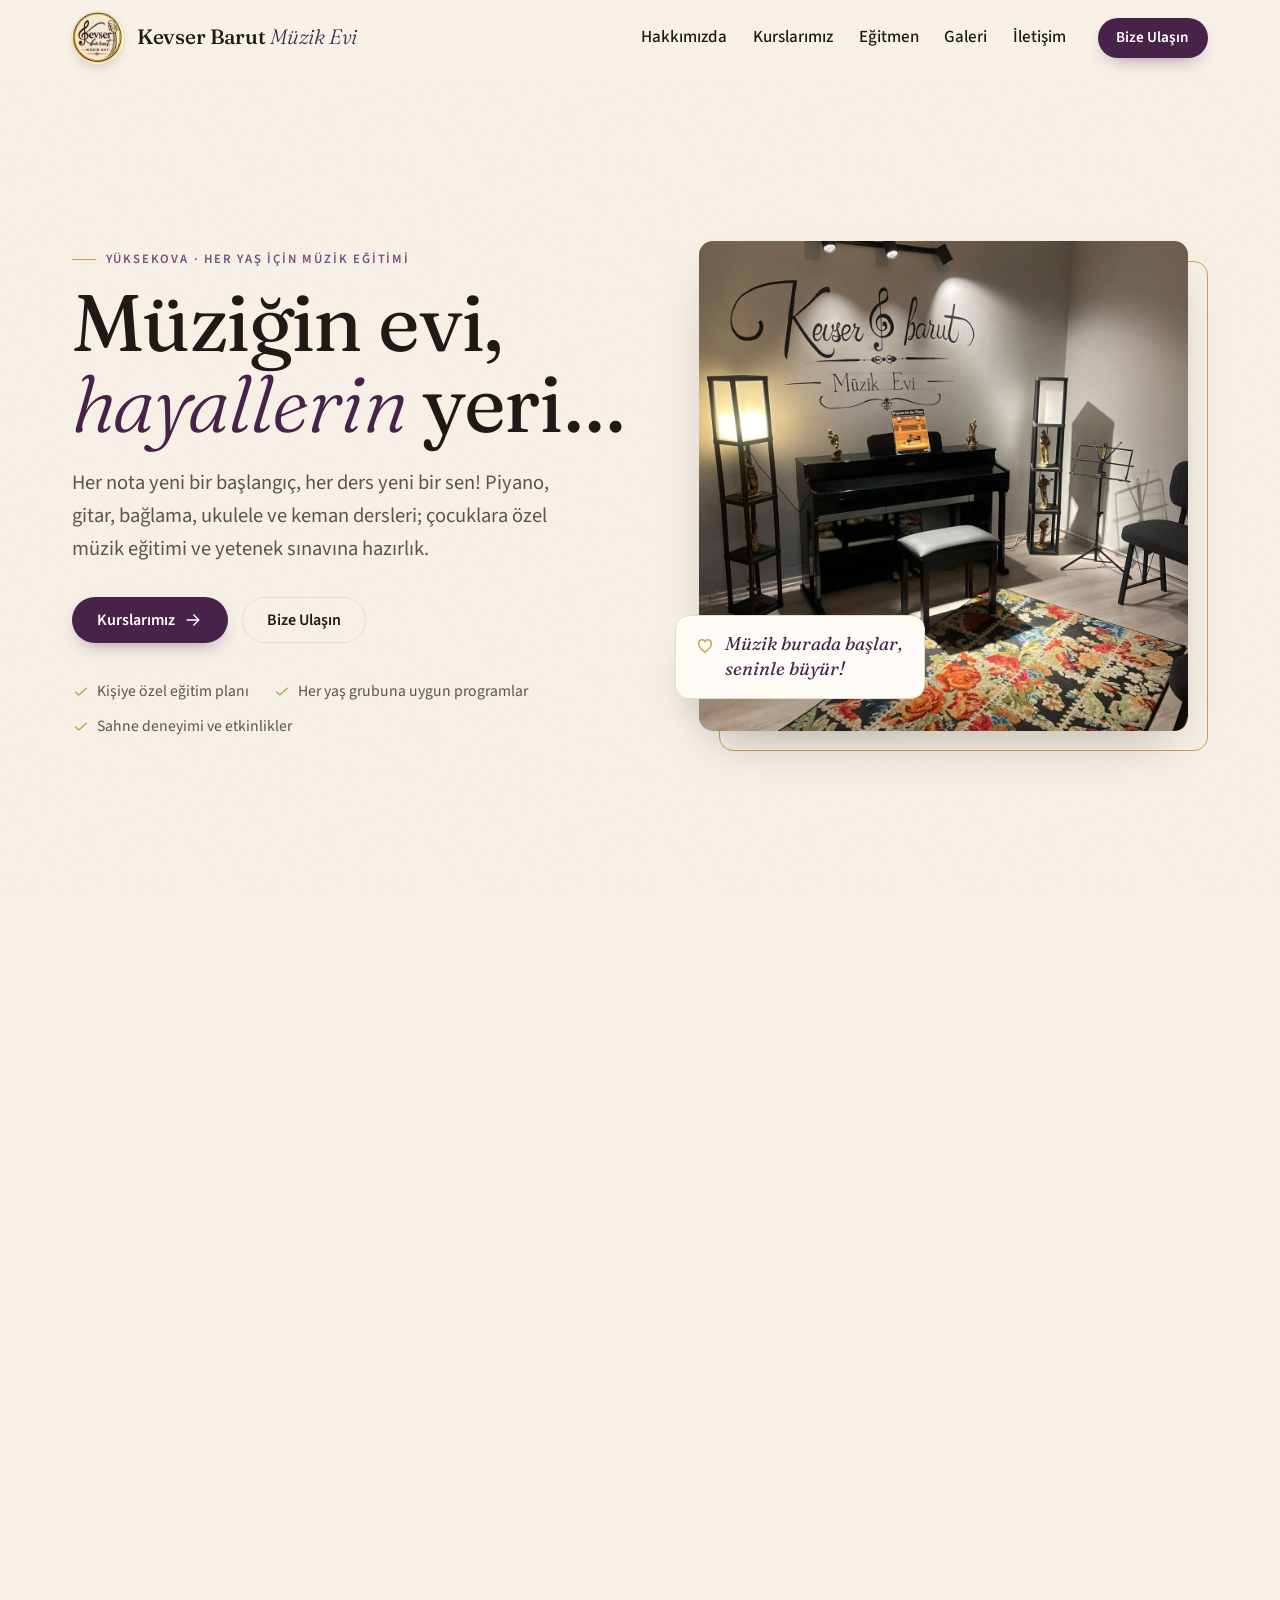
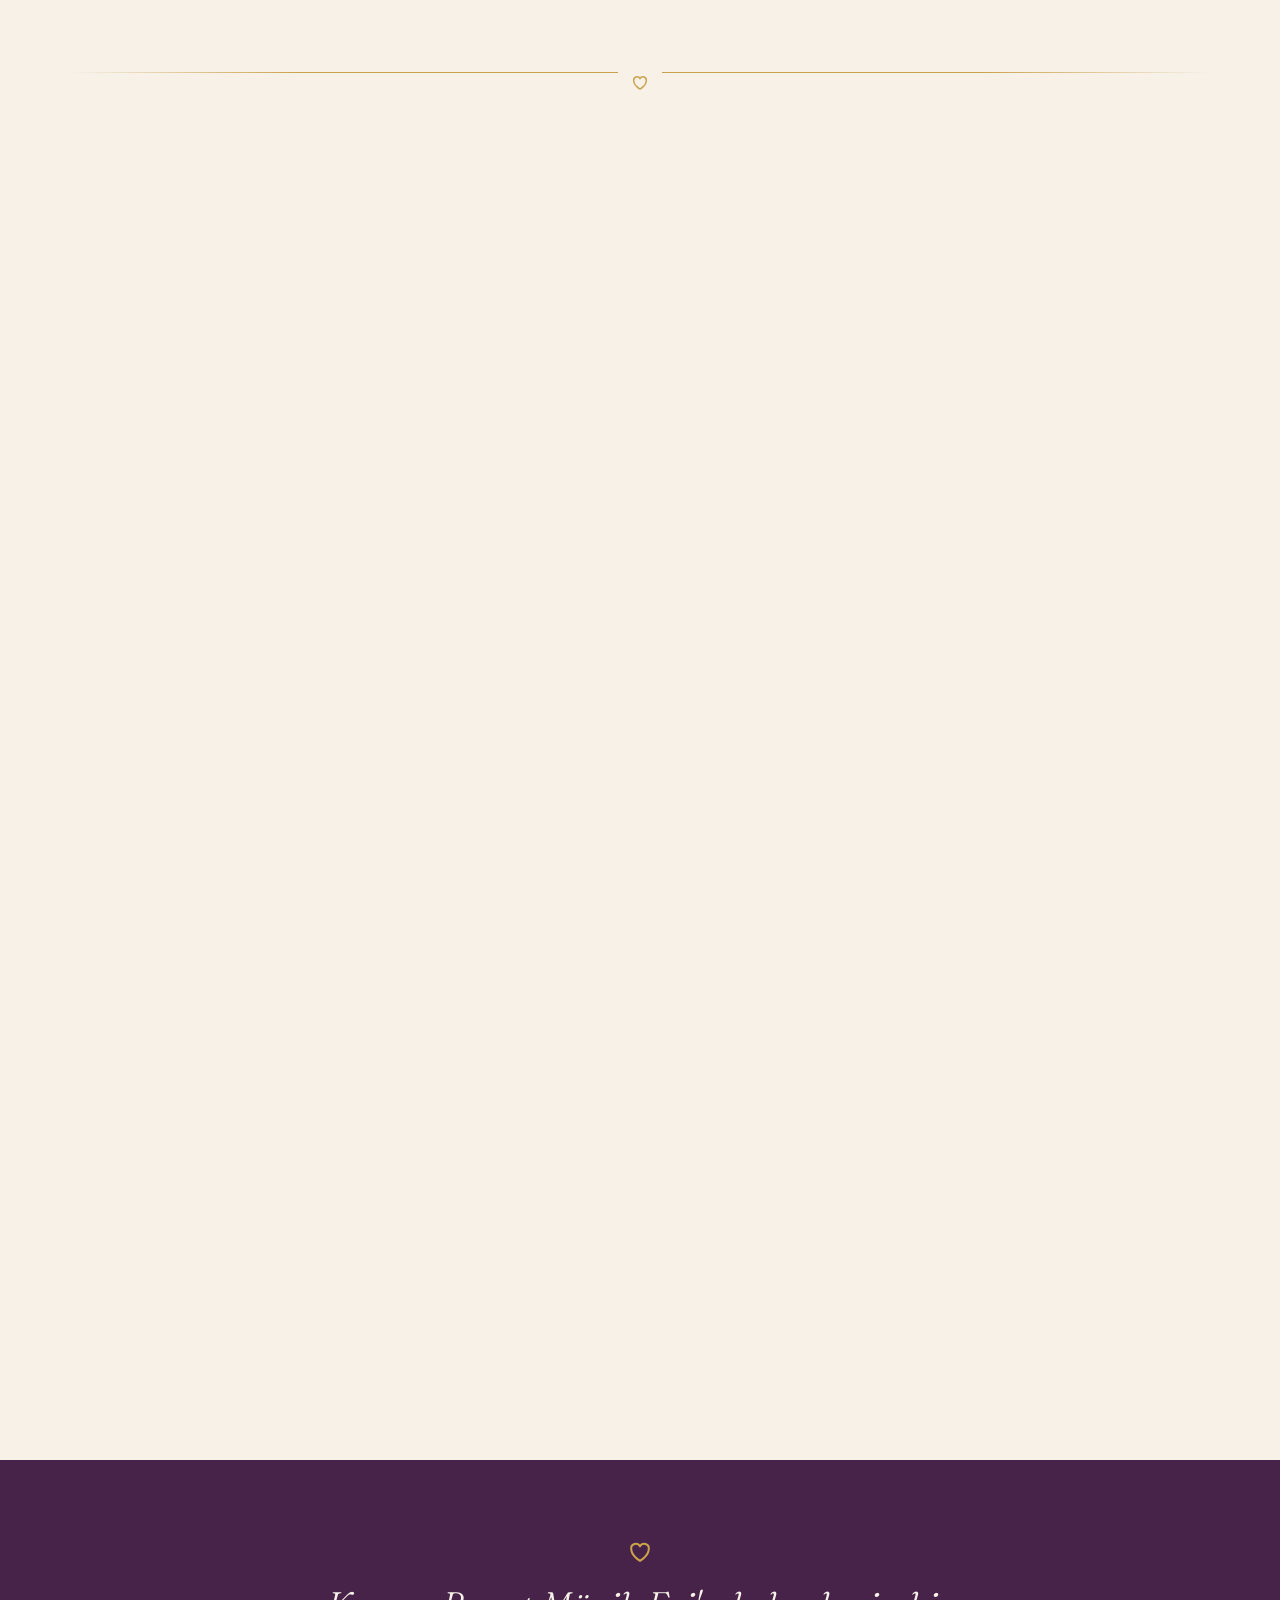
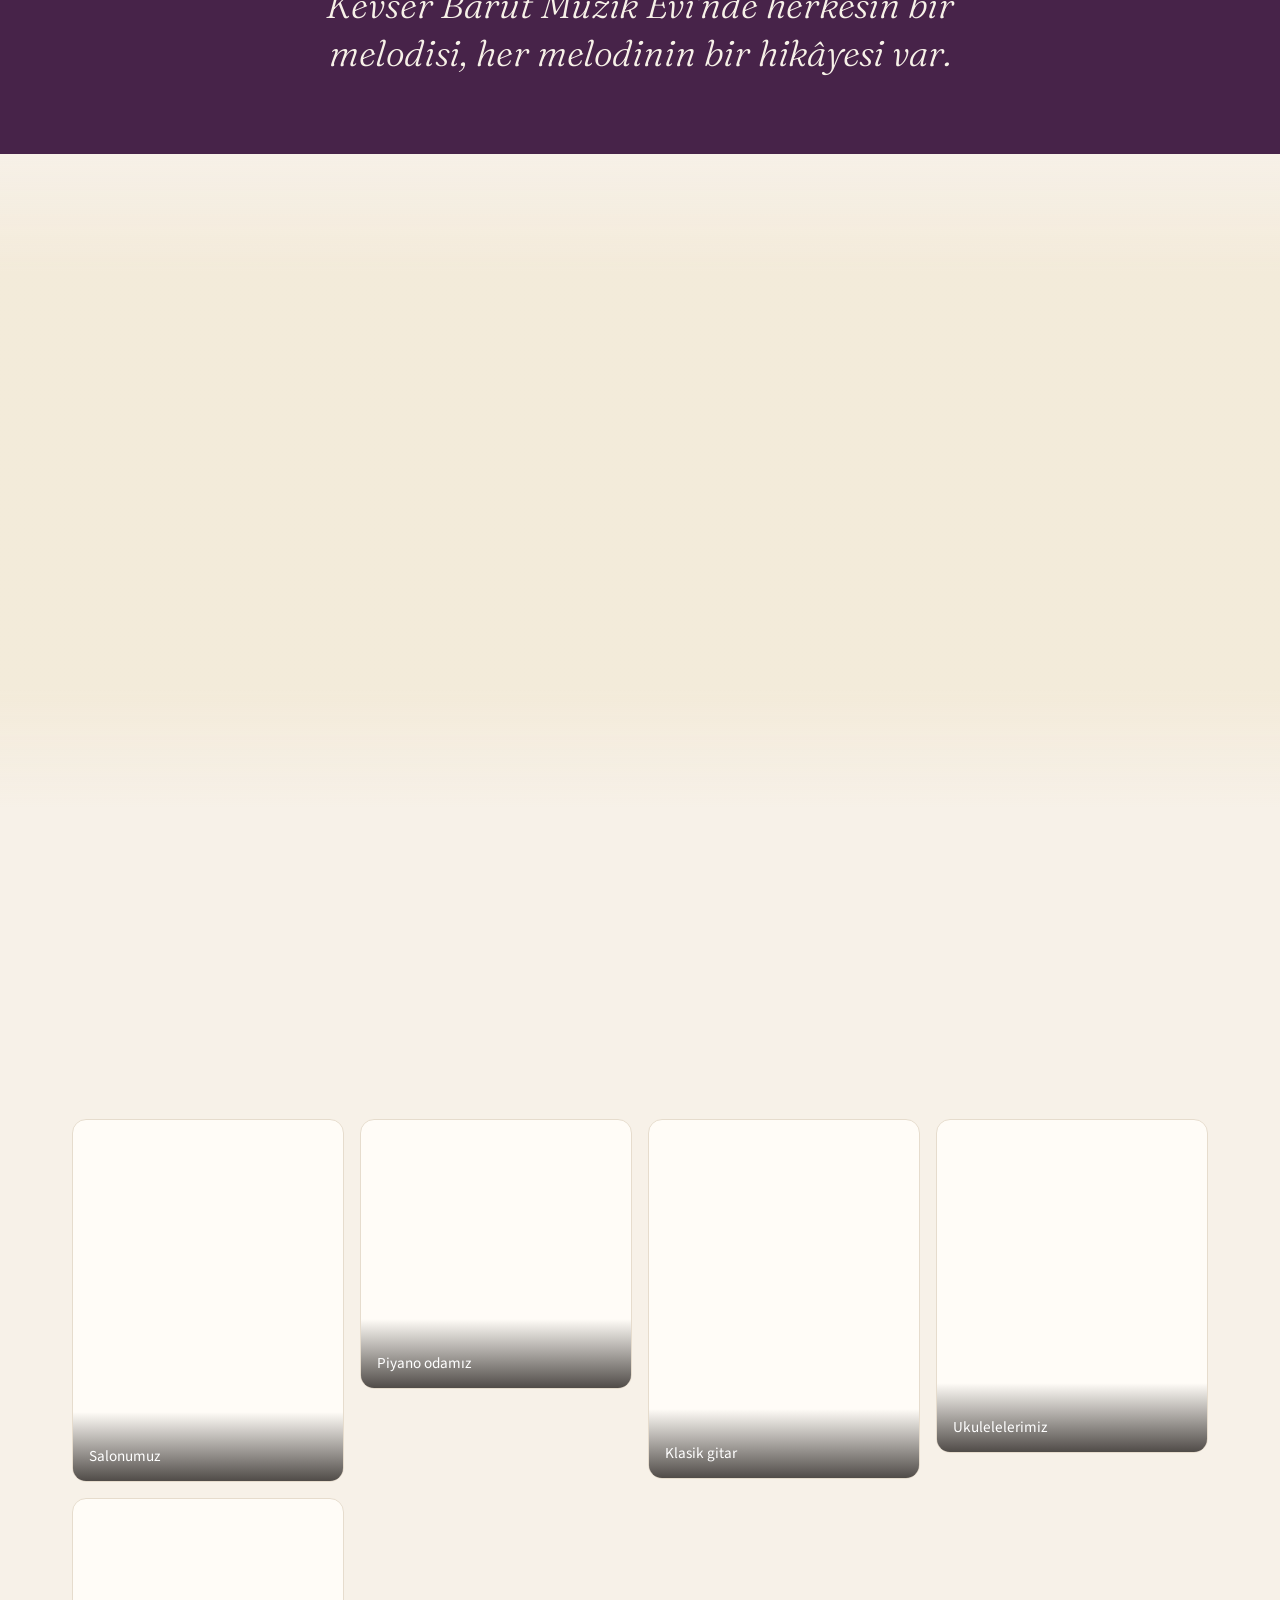
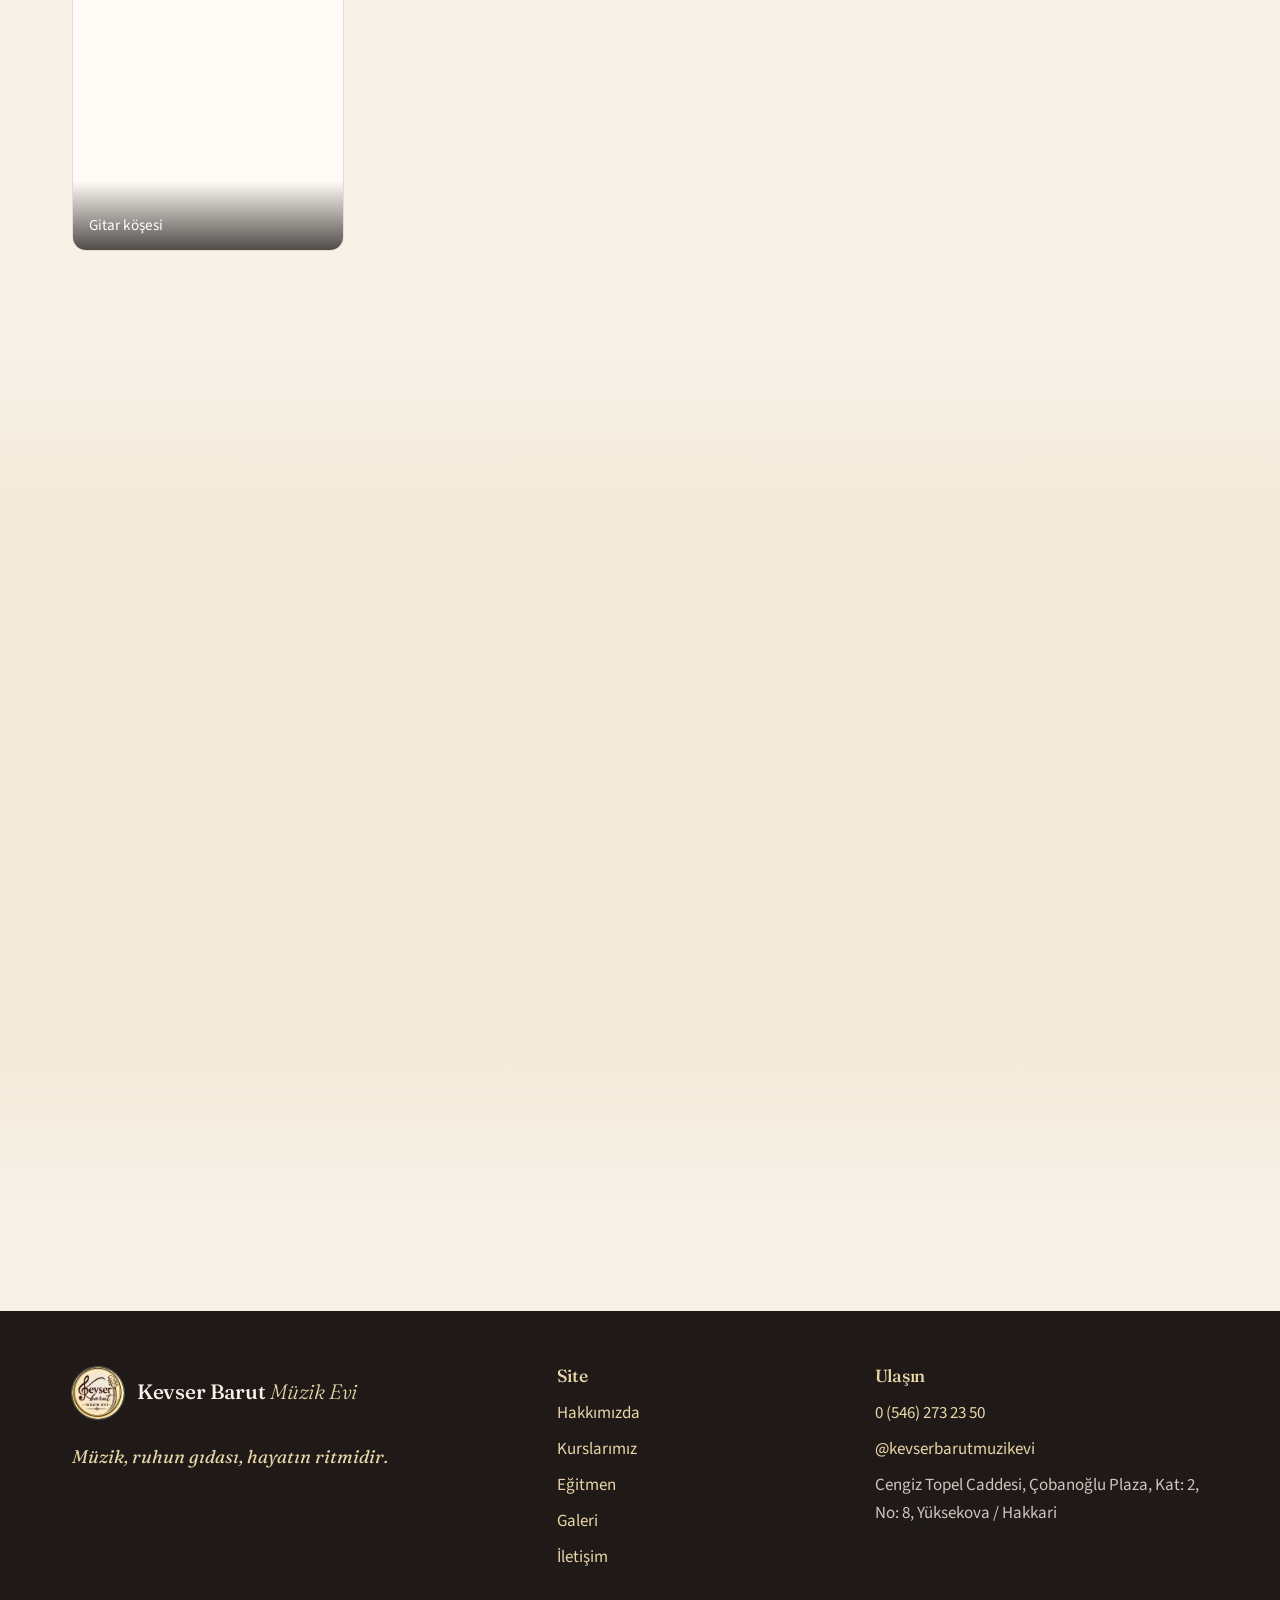
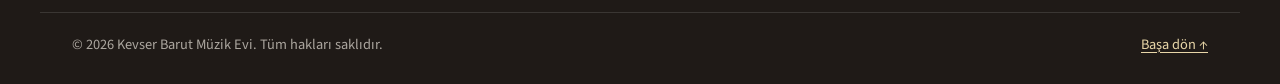
==== commit 1ed1b6a0: "Yayın 2026-09-19 19:29" ====
--- a/index.html
+++ b/index.html
@@ -103,7 +103,7 @@
 
         <div class="hero__art">
           <figure class="hero__photo">
-            <img src="media/photos/piyano-odasi.webp" width="1080" height="1070" alt="Kevser Barut Müzik Evi'nin sıcak ışıklı piyano odası" fetchpriority="high" decoding="async">
+            <img src="media/photos/salon-kare.webp" width="1200" height="1200" alt="Kevser Barut Müzik Evi salonu: duvarda el yazısı logo, piyano, abajurlar ve renkli halı" fetchpriority="high" decoding="async">
             <figcaption class="hero__quote">
               <svg width="20" height="20" aria-hidden="true"><use href="#icon-heart"/></svg>
               Müzik burada başlar, seninle büyür!
